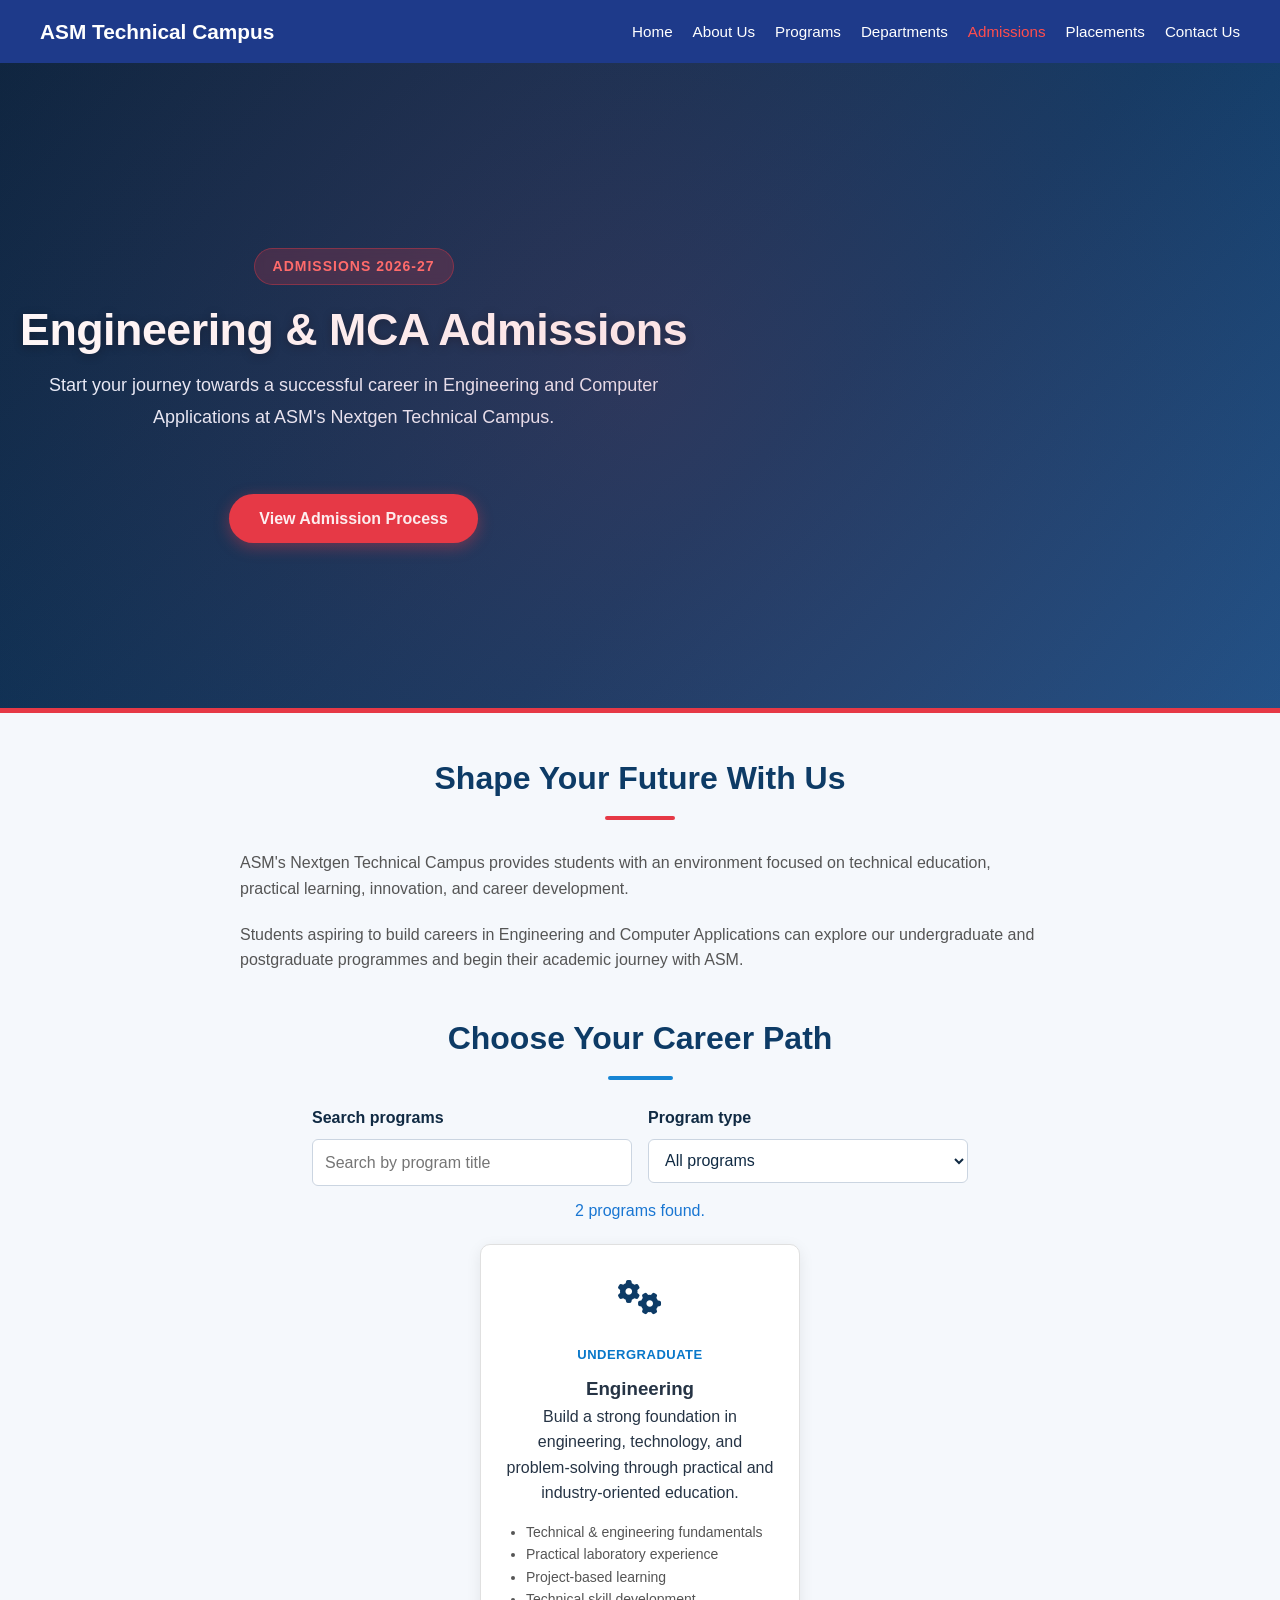
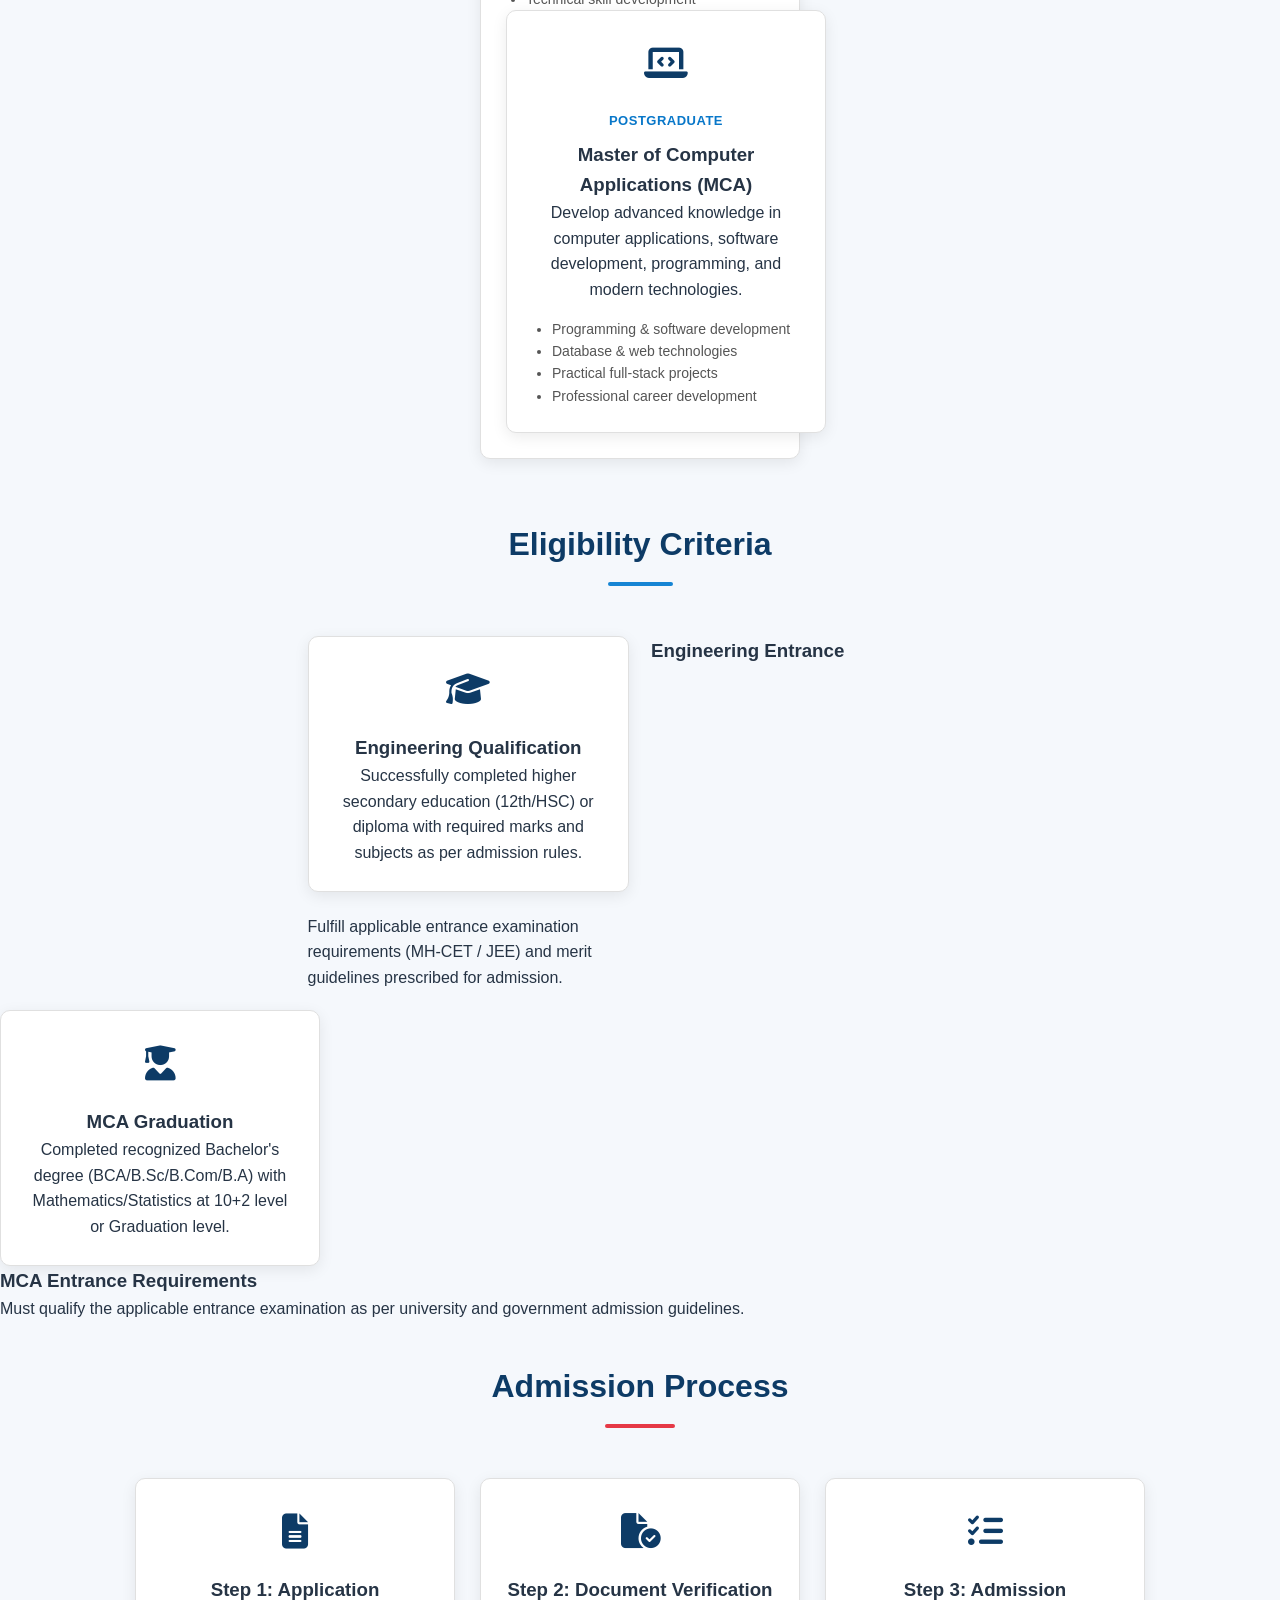
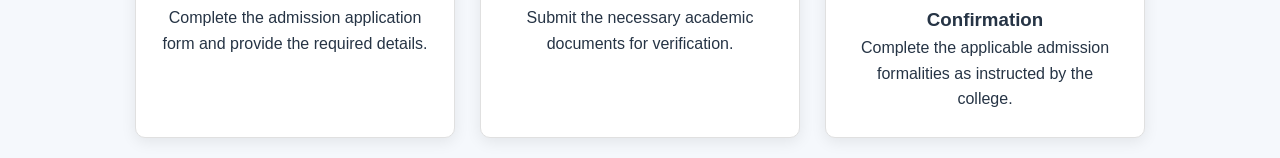
==== addmission.html @ 905cd644 "update hero section" ====
<!DOCTYPE html>
<html lang="en">

<head>
    <meta charset="UTF-8">
    <meta name="viewport" content="width=device-width, initial-scale=1.0">

    <title>Admissions | ASM's NextGen Technical Campus</title>

    <link rel="stylesheet" href="css/asm.css">
    <link rel="stylesheet"
          href="https://cdnjs.cloudflare.com/ajax/libs/font-awesome/6.4.0/css/all.min.css">

    <style>
        * {
            box-sizing: border-box;
        }

        html {
            scroll-behavior: smooth;
        }

        body {
            margin: 0;
            font-family: Arial, Helvetica, sans-serif;
            color: #263445;
            background: #f5f8fc;
            line-height: 1.6;
        }

        /* HEADER AND NAVIGATION */
        .admissions-navbar {
            width: 100%;
            background: linear-gradient(110deg, #203f83, #0879c9);
        }

        .admissions-navbar .nav-container {
            position: relative;
            width: 100%;
            max-width: 1500px;
            margin: 0 auto;
            padding: 18px 25px 12px;
            display: flex;
            flex-direction: column;
            align-items: center;
            gap: 12px;
        }

        .admissions-navbar .college-brand {
            position: absolute;
            top: 18px;
            left: 35px;
            display: flex;
            align-items: center;
            justify-content: center;
            text-decoration: none !important;
        }

        .admissions-navbar .college-logo {
            display: block;
            width: 105px;
            height: 125px;
            object-fit: contain;
        }

        .admissions-navbar .college-name {
            width: 100%;
            text-align: center;
            padding: 0 125px;
            margin: 0;
        }

        .admissions-navbar .college-name h2 {
            margin: 8px 0 0;
            color: var(--white) !important;
            font-size: clamp(23px, 3vw, 32px);
            font-weight: 700;
            line-height: 1.3;
        }

        .admissions-navbar .college-name p {
            margin: 4px 0 0;
            color: var(--white) !important;
            font-size: 16px;
        }

        .admissions-navbar .main-nav {
            width: 100%;
            display: flex;
            justify-content: center;
            align-items: center;
            flex-wrap: wrap;
            gap: 5px;
            margin-top: 12px;
        }

        .admissions-navbar .main-nav a,
        .admissions-navbar .main-nav a:visited {
            display: inline-block;
            padding: 9px 11px;
            color: #ffffff !important;
            text-decoration: none !important;
            border: none !important;
            border-radius: 5px;
            font-size: 14px;
            font-weight: 600;
            transition: background-color 0.25s ease;
        }

        .admissions-navbar .main-nav a:hover,
        .admissions-navbar .main-nav a:focus {
            color: #ffffff !important;
            background: rgba(255, 255, 255, 0.18);
        }

        .admissions-navbar .main-nav a.active {
            color: #173d79 !important;
            background: #ffffff;
        }

        .admissions-navbar .main-nav a::before,
        .admissions-navbar .main-nav a::after {
            content: none !important;
            display: none !important;
        }

        /* HERO SECTION */
        .admissions-hero {
            padding: 75px 20px;
            text-align: center;
            color: #ffffff;
            background: linear-gradient(135deg, #063b7a, #0879c9);
        }

        /* ADMISSIONS 2026–27 BADGE */
        .admissions-hero .hero-subtitle {
            display: inline-block;
            margin-bottom: 12px;
            padding: 8px 18px;
            background: #ffffff !important;
            color: #064785 !important;
            border: 2px solid #ffffff !important;
            border-radius: 30px;
            font-size: 14px;
            font-weight: 700;
            letter-spacing: 0.4px;
            box-shadow: 0 3px 10px rgba(0, 0, 0, 0.12);
            transition: all 0.3s ease;
        }

        .admissions-hero .hero-subtitle:hover {
            background: #dceeff !important;
            color: #063b7a !important;
        }

        .admissions-hero h1 {
            margin: 10px auto;
            font-size: clamp(30px, 5vw, 46px);
            line-height: 1.2;
        }

        .admissions-hero p {
            max-width: 720px;
            margin: 18px auto 25px;
            color: #edf6ff;
            font-size: 17px;
        }

        .admission-btn {
            display: inline-block;
            padding: 12px 24px;
            border-radius: 6px;
            background: #ffffff;
            color: #064785;
            text-decoration: none;
            font-weight: 700;
            transition: 0.3s ease;
        }

        .admission-btn:hover {
            background: #e5f1ff;
            transform: translateY(-2px);
        }

        /* CONTENT SECTIONS */
        .admission-section {
            max-width: 1180px;
            margin: 0 auto;
            padding: 55px 22px;
            text-align: center;
        }

        .admission-section h2 {
            margin: 0;
            color: #073e7a;
            font-size: clamp(25px, 4vw, 32px);
        }

        .section-underline {
            width: 65px;
            height: 4px;
            margin: 12px auto 25px;
            border-radius: 4px;
            background: #1685d4;
        }

        .section-intro {
            max-width: 820px;
            margin: 0 auto;
            color: #586779;
        }

        .admission-grid,
        .eligibility-grid,
        .process-grid {
            display: grid;
            grid-template-columns: repeat(2, minmax(0, 1fr));
            gap: 24px;
            margin-top: 30px;
            text-align: left;
        }

        .eligibility-grid,
        .process-grid {
            gap: 22px;
        }

        .process-grid {
            grid-template-columns: repeat(3, minmax(0, 1fr));
        }

        .admission-card {
            padding: 28px 25px;
            border: 1px solid #e0eaf5;
            border-radius: 12px;
            background: #ffffff;
            box-shadow: 0 5px 18px rgba(18, 60, 100, 0.07);
            transition: transform 0.25s ease,
                        box-shadow 0.25s ease;
        }

        .admission-card:hover {
            transform: translateY(-5px);
            box-shadow: 0 10px 25px rgba(18, 60, 100, 0.13);
        }

        .admission-icon {
            display: flex;
            align-items: center;
            justify-content: center;
            width: 58px;
            height: 58px;
            margin-bottom: 18px;
            border-radius: 12px;
            background: #e8f3ff;
            color: #0868b7;
            font-size: 25px;
        }

        .card-label {
            display: inline-block;
            margin-bottom: 8px;
            color: #0877c9;
            font-size: 13px;
            font-weight: 700;
            text-transform: uppercase;
            letter-spacing: 0.5px;
        }

        .admission-card h3 {
            margin: 0 0 12px;
            color: #123d68;
            font-size: 21px;
            line-height: 1.4;
        }

        .admission-card p {
            margin: 0;
            color: #5b6878;
            font-size: 15px;
        }

        .admission-card ul {
            margin: 16px 0 0;
            padding-left: 20px;
            color: #5b6878;
            font-size: 14px;
        }

        .admission-card li {
            margin-bottom: 7px;
        }

        .admission-note {
            margin-top: 25px;
            padding: 16px 20px;
            border-left: 4px solid #1685d4;
            border-radius: 6px;
            background: #eaf4ff;
            color: #274c70;
            text-align: left;
            font-size: 14px;
        }

        .process-number {
            display: flex;
            align-items: center;
            justify-content: center;
            width: 42px;
            height: 42px;
            margin-bottom: 17px;
            border-radius: 50%;
            background: #0868b7;
            color: #ffffff;
            font-weight: 700;
            font-size: 18px;
        }

        /* CONTACT SECTION */
        .admission-cta {
            margin: 0 22px 55px;
            padding: 35px 22px;
            border-radius: 12px;
            background: #e8f3ff;
            text-align: center;
        }

        .admission-cta h2 {
            margin: 0 0 10px;
            color: #073e7a;
        }

        .admission-cta p {
            margin: 0 auto 20px;
            color: #586779;
        }

        .contact-btn {
            display: inline-block;
            padding: 12px 23px;
            border-radius: 6px;
            background: #0757a2;
            color: #ffffff;
            text-decoration: none;
            font-weight: 700;
            transition: background-color 0.3s ease;
        }

        .contact-btn:hover {
            background: #063b7a;
        }

        /* RESPONSIVE DESIGN */
        @media (max-width: 900px) {
            .admissions-navbar .nav-container {
                padding: 18px 12px 12px;
            }

            .admissions-navbar .college-brand {
                position: static;
                margin-bottom: 0;
            }

            .admissions-navbar .college-logo {
                width: 75px;
                height: 85px;
            }

            .admissions-navbar .college-name {
                padding: 0 8px;
            }

            .admissions-navbar .college-name h2 {
                margin-top: 0;
            }

            .admissions-navbar .main-nav {
                margin-top: 8px;
            }

            .admissions-navbar .main-nav a {
                font-size: 13px;
                padding: 8px 9px;
            }
        }

        @media (max-width: 768px) {
            .admissions-hero {
                padding: 55px 18px;
            }

            .admission-grid,
            .eligibility-grid,
            .process-grid {
                grid-template-columns: 1fr;
            }

            .admission-section {
                padding: 40px 18px;
            }

            .admission-card {
                padding: 23px 20px;
            }

            .admission-cta {
                margin: 0 18px 40px;
            }
        }
    </style>
</head>

<body>

    <!-- Centralized Dynamic Navbar -->
    <nav class="navbar">
        <div class="nav-container">
            <a href="home.html" class="logo">ASM Technical Campus</a>
            <ul class="nav-links">
                <li><a href="home.html">Home</a></li>
                <li><a href="about.html">About Us</a></li>
                <li><a href="coursesprog.html">Programs</a></li>
                <li><a href="department.html">Departments</a></li>
                <li><a href="addmission.html" class="active">Admissions</a></li>
                <li><a href="placement.html">Placements</a></li>
                <li><a href="contact.html">Contact Us</a></li>
            </ul>
        </div>
    </nav>

        </div>
    </header>

    <main>

        <!-- ================= HERO SECTION ================= -->
        <section class="page-hero hero">
            <div class="container">
                <span class="hero-subtitle">Admissions 2026-27</span>
                <h1>Engineering & MCA Admissions</h1>
                <p class="hero-description">
                    Start your journey towards a successful career in Engineering and Computer Applications at ASM's
                    Nextgen Technical Campus.
                </p>
                <a href="#admission-process" class="btn hero-btn">View Admission Process</a>
            </div>
        </section>

        <!-- ================= INTRO SECTION ================= -->
        <section class="departments-section admission-intro">
            <h2>Shape Your Future With Us</h2>
            <div class="underline"></div>
            <p>
                ASM's Nextgen Technical Campus provides students with an environment focused on technical education,
                practical learning, innovation, and career development.
            </p>
            <p>
                Students aspiring to build careers in Engineering and Computer Applications can explore our
                undergraduate and postgraduate programmes and begin their academic journey with ASM.
            </p>
        </section>

        <!-- ================= PROGRAMS SECTION ================= -->
        <section class="departments-section career-path-section" id="career-path">
            <h2>Choose Your Career Path</h2>
            <div class="section-underline"></div>

            <div class="program-filters">
                <div class="program-filter">
                    <label for="program-search">Search programs</label>
                    <input
                        type="search"
                        id="program-search"
                        placeholder="Search by program title"
                        autocomplete="off"
                    >
                </div>
                <div class="program-filter">
                    <label for="program-type-filter">Program type</label>
                    <select id="program-type-filter">
                        <option value="all">All programs</option>
                        <option value="ug">UG Program</option>
                        <option value="pg">PG Program</option>
                    </select>
                </div>
            </div>
            <p class="program-filter-status" id="program-filter-status" role="status" aria-live="polite"></p>

            <div class="department-container program-grid">
                <!-- Engineering Card -->
                <div class="department-card" data-program-type="ug">
                    <div class="card-icon">
                        <i class="fa-solid fa-gears"></i>
                    </div>

                    <span class="card-label">Undergraduate</span>
                    <h3>Engineering</h3>
                    <p>Build a strong foundation in engineering, technology, and problem-solving through practical and
                        industry-oriented education.</p>
                    <ul class="department-feature-list">
                        <li>Technical & engineering fundamentals</li>
                        <li>Practical laboratory experience</li>
                        <li>Project-based learning</li>
                        <li>Technical skill development</li>
                    </ul>
                </article>

                <!-- MCA Card -->
                <div class="department-card" data-program-type="pg">
                    <div class="card-icon">
                        <i class="fa-solid fa-laptop-code"></i>
                    </div>

                    <span class="card-label">Postgraduate</span>
                    <h3>Master of Computer Applications (MCA)</h3>
                    <p>Develop advanced knowledge in computer applications, software development, programming, and
                        modern technologies.</p>
                    <ul class="department-feature-list">
                        <li>Programming & software development</li>
                        <li>Database & web technologies</li>
                        <li>Practical full-stack projects</li>
                        <li>Professional career development</li>
                    </ul>
                </article>

            </div>
        </section>

        <!-- ================= ELIGIBILITY CRITERIA ================= -->
        <section class="departments-section" id="eligibility-criteria">
            <h2>Eligibility Criteria</h2>
            <div class="section-underline"></div>

            <div class="department-container eligibility-grid">
                <div class="department-card">
                    <div class="card-icon"><i class="fa-solid fa-graduation-cap"></i></div>
                    <h3>Engineering Qualification</h3>
                    <p>Successfully completed higher secondary education (12th/HSC) or diploma with required marks
                        and subjects as per admission rules.</p>
                </div>

                    <h3>Engineering Entrance</h3>
                    <p>Fulfill applicable entrance examination requirements (MH-CET / JEE) and merit guidelines
                        prescribed for admission.</p>
                </div>

                <div class="department-card">
                    <div class="card-icon"><i class="fa-solid fa-user-graduate"></i></div>
                    <h3>MCA Graduation</h3>
                    <p>Completed recognized Bachelor's degree (BCA/B.Sc/B.Com/B.A) with Mathematics/Statistics at
                        10+2 level or Graduation level.</p>
                </div>

                    <h3>MCA Entrance Requirements</h3>
                    <p>Must qualify the applicable entrance examination as per university and government admission
                        guidelines.</p>
                </div>
            </div>
        </section>
        <!-- ================= ADMISSION PROCESS ================= -->
        <section class="departments-section" id="admission-process">
            <h2>Admission Process</h2>
            <div class="underline"></div>

            <div class="department-container">
                <div class="department-card">
                    <div class="card-icon">
                        <i class="fa-solid fa-file-lines"></i>
                    </div>
                    <h3>Step 1: Application</h3>
                    <p>Complete the admission application form and provide the required details.</p>
                </div>

                <div class="department-card">
                    <div class="card-icon">
                        <i class="fa-solid fa-file-circle-check"></i>
                    </div>
                    <h3>Step 2: Document Verification</h3>
                    <p>Submit the necessary academic documents for verification.</p>
                </div>

                <div class="department-card">
                    <div class="card-icon">
                        <i class="fa-solid fa-list-check"></i>
                    </div>
                    <h3>Step 3: Admission Confirmation</h3>
                    <p>Complete the applicable admission formalities as instructed by the college.</p>
                </div>
            </div>
        </section>
    </main>

    <script src="asm.js"></script>
    <script src="js/admission.js"></script>
</body>

</html>
---- css/asm.css ----
* {
  margin: 0;

  padding: 0;

  box-sizing: border-box;
}

html {
  scroll-behavior: smooth;
}

body {
  font-family: Arial, Helvetica, sans-serif;

  background-color: white;

  color: #102a43;
}

/* HERO */

.hero {
  min-height: 650px;

  display: flex;

  align-items: center;

  padding: 80px 9%;

  background: linear-gradient(135deg, #031b44, #073b8f, #1976d2);

  position: relative;

  overflow: hidden;
}

.hero-content {
  max-width: 800px;
}

.tag {
  display: inline-block;

  padding: 9px 18px;

  border: 1px solid white;

  border-radius: 30px;

  color: white;

  font-size: 13px;

  letter-spacing: 2px;

  margin-bottom: 25px;
}

.hero h1 {
  font-size: 65px;

  line-height: 1.1;

  color: white;

  margin-bottom: 25px;
}

.hero h1 span {
  color: #8ec5ff;
}

.hero p {
  max-width: 650px;

  color: #e8f3ff;

  font-size: 18px;

  line-height: 1.8;

  margin-bottom: 35px;
}

.hero-button {
  display: inline-block;

  padding: 15px 28px;

  background-color: white;

  color: #073b8f;

  text-decoration: none;

  border-radius: 8px;

  font-weight: bold;
}

/* ABOUT */

.about {
  padding: 100px 9%;

  background-color: white;
}

.section-heading {
  text-align: center;

  max-width: 750px;

  margin: 0 auto 60px;
}

.section-heading span {
  color: #1976d2;

  font-size: 13px;

  font-weight: bold;

  letter-spacing: 3px;
}

.section-heading h2 {
  color: #031b44;

  font-size: 42px;

  margin: 15px 0;
}

.section-heading p {
  color: #5c6f82;

  font-size: 17px;
}

.about-content {
  max-width: 1150px;

  margin: auto;

  display: grid;

  grid-template-columns: 1.4fr 0.8fr;

  gap: 60px;

  align-items: center;
}

.about-text h3 {
  color: #031b44;

  font-size: 32px;

  margin-bottom: 25px;
}

.about-text h3 span {
  color: #1976d2;
}

.about-text p {
  color: #53657a;

  line-height: 1.8;

  margin-bottom: 18px;
}

.about-box {
  padding: 45px 35px;

  background-color: #f0f7ff;

  border: 2px solid #d5e7ff;

  border-radius: 20px;

  box-shadow: 0 10px 30px rgba(3, 27, 68, 0.12);
}

.box-icon {
  width: 55px;

  height: 55px;

  display: flex;

  align-items: center;

  justify-content: center;

  border-radius: 14px;

  background-color: #073b8f;

  color: white;

  font-size: 25px;

  margin-bottom: 25px;
}

.about-box h3 {
  color: #031b44;

  font-size: 25px;

  margin-bottom: 15px;
}

.about-box p {
  color: #53657a;

  line-height: 1.7;
}

/* WHY ASM */

.why-asm {
  padding: 100px 9%;

  background-color: #031b44;
}

.light span {
  color: #8ec5ff;
}

.light h2 {
  color: white;
}

.light p {
  color: #c5dbf2;
}

.cards {
  max-width: 1150px;

  margin: auto;

  display: grid;

  grid-template-columns: repeat(4, 1fr);

  gap: 20px;
}

.card {
  padding: 35px 25px;

  background-color: #092f68;

  border: 1px solid #2d5f9d;

  border-radius: 16px;
}

.card-number {
  color: #8ec5ff;

  font-size: 14px;

  font-weight: bold;

  margin-bottom: 30px;
}

.card h3 {
  color: white;

  font-size: 20px;

  margin-bottom: 15px;
}

.card p {
  color: #c5dbf2;

  line-height: 1.7;

  font-size: 14px;
}

/* MISSION */

.mission {
  padding: 110px 9%;

  background-color: #1868c4;
}

.mission-content {
  max-width: 950px;

  margin: auto;

  text-align: center;
}

.mission-content > span {
  color: white;

  font-size: 13px;

  font-weight: bold;

  letter-spacing: 3px;
}

.mission h2 {
  color: white;

  font-size: 46px;

  line-height: 1.2;

  margin: 18px 0 25px;
}

.mission p {
  color: white;

  max-width: 750px;

  margin: auto;

  line-height: 1.8;

  font-size: 17px;
}

/* FOOTER */

footer {
  text-align: center;

  padding: 35px 20px;

  background-color: #8ec5ff;

  color: white;
}

footer h3 {
  margin-bottom: 8px;
}

footer p {
  color: #031b44;
}

/* MOBILE */

@media (max-width: 900px) {
  .cards {
    grid-template-columns: repeat(2, 1fr);
  }

  .about-content {
    grid-template-columns: 1fr;
  }
}

@media (max-width: 600px) {
  .hero {
    min-height: 580px;

    padding: 60px 7%;
  }

  .hero h1 {
    font-size: 45px;
  }

  .about,
  .why-asm,
  .mission {
    padding: 70px 7%;
  }

  .cards {
    grid-template-columns: 1fr;
  }

  .mission h2 {
    font-size: 34px;
  }
}
/* ==========================================
   ADMISSIONS PAGE - GRAPHICS & CARD STYLING
   ========================================== */

/* Hero Section Graphics */
.page-hero {
  background: linear-gradient(135deg, #0d3b66 0%, #1d3557 100%);
  color: #ffffff;
  padding: 70px 20px;
  text-align: center;
  border-bottom: 5px solid #e63946;
}

.hero-subtitle {
  display: inline-block;
  background: rgba(230, 57, 70, 0.2);
  color: #ff4d5a;
  padding: 6px 16px;
  border-radius: 20px;
  font-weight: 600;
  font-size: 14px;
  margin-bottom: 15px;
  border: 1px solid rgba(230, 57, 70, 0.4);
}

.page-hero h1 {
  font-size: 2.8rem;
  margin-bottom: 15px;
  color: #ffffff;
}

.page-hero .btn {
  display: inline-block;
  margin-top: 25px;
  padding: 12px 30px;
  background: #e63946;
  color: #ffffff;
  text-decoration: none;
  font-weight: 600;
  border-radius: 30px;
  box-shadow: 0 4px 15px rgba(230, 57, 70, 0.4);
  transition: all 0.3s ease;
}

.page-hero .btn:hover {
  background: #c52a36;
  transform: translateY(-3px);
  box-shadow: 0 8px 20px rgba(230, 57, 70, 0.6);
}

/* Content Grid & Graphics Cards */
.content-grid {
  display: grid;
  grid-template-columns: repeat(auto-fit, minmax(300px, 1fr));
  gap: 30px;
  margin-top: 30px;
}

.content-card {
  background: #ffffff;
  border-radius: 12px;
  padding: 30px 25px;
  box-shadow: 0 8px 20px rgba(0, 0, 0, 0.06);
  border: 1px solid #eef2f5;
  position: relative;
  overflow: hidden;
  transition: all 0.3s ease-in-out;
}

/* Card Top Gradient Line Graphics */
.content-card::before {
  content: "";
  position: absolute;
  top: 0;
  left: 0;
  width: 100%;
  height: 4px;
  background: linear-gradient(90deg, #0d3b66, #e63946);
  transform: scaleX(0);
  transition: transform 0.4s ease;
}

.content-card:hover {
  transform: translateY(-8px);
  box-shadow: 0 15px 30px rgba(0, 0, 0, 0.12);
}

.content-card:hover::before {
  transform: scaleX(1);
}

.content-card h3 {
  color: #0d3b66;
  font-size: 1.4rem;
  margin-bottom: 12px;
}

.content-card ul {
  list-style: none;
  padding-left: 0;
  margin-top: 15px;
}

.content-card ul li {
  position: relative;
  padding-left: 22px;
  margin-bottom: 8px;
  color: #555;
}

.content-card ul li::before {
  content: "➔";
  position: absolute;
  left: 0;
  color: #e63946;
  font-size: 14px;
}

/* Step Cards Graphics (How to Apply) */
.steps-grid {
  display: grid;
  grid-template-columns: repeat(auto-fit, minmax(220px, 1fr));
  gap: 20px;
  margin-top: 35px;
}

.step-card {
  background: #ffffff;
  border-radius: 12px;
  padding: 25px 20px;
  text-align: center;
  box-shadow: 0 5px 15px rgba(0, 0, 0, 0.05);
  border: 1px solid #eebfbf;
  position: relative;
  transition: transform 0.3s ease;
}

.step-card:hover {
  transform: translateY(-5px);
  border-color: #e63946;
}

.step-number {
  display: inline-flex;
  align-items: center;
  justify-content: center;
  width: 50px;
  height: 50px;
  background: #0d3b66;
  color: #ffffff;
  font-size: 1.2rem;
  font-weight: bold;
  border-radius: 50%;
  margin-bottom: 15px;
  box-shadow: 0 4px 10px rgba(13, 59, 102, 0.3);
}

/* Document List Styling */
.document-list {
  display: grid;
  grid-template-columns: repeat(auto-fit, minmax(280px, 1fr));
  gap: 20px;
  margin-top: 30px;
}

.document-item {
  display: flex;
  align-items: flex-start;
  gap: 15px;
  background: #ffffff;
  padding: 20px;
  border-radius: 10px;
  box-shadow: 0 4px 12px rgba(0, 0, 0, 0.04);
  border-left: 4px solid #e63946;
}

.document-icon {
  display: flex;
  align-items: center;
  justify-content: center;
  width: 32px;
  height: 32px;
  background: #fdf0f0;
  color: #e63946;
  border-radius: 50%;
  font-weight: bold;
  flex-shrink: 0;
}
/* ==========================================
   ADMISSIONS & CARDS FULL STYLING
   ========================================== */

/* Layout Container for Cards */
.department-container {
  display: flex;
  flex-wrap: wrap;
  justify-content: center;
  gap: 25px;
  padding: 20px 0;
}

/* Card Styling */
.department-card {
  background: #ffffff;
  border-radius: 10px;
  padding: 25px;
  width: 320px;
  box-shadow: 0 4px 15px rgba(0, 0, 0, 0.08);
  border: 1px solid #e0e0e0;
  transition: all 0.3s ease;
  text-align: center;
}

.eligibility-grid {
  display: grid;
  grid-template-columns: repeat(2, minmax(0, 1fr));
  max-width: 665px;
  margin: 0 auto;
}

.eligibility-grid .department-card {
  width: 100%;
}

.admission-intro p {
  max-width: 800px;
  margin: 0 auto 20px;
  color: #555;
}

.admission-intro p:last-of-type {
  margin-bottom: 0;
}

.department-feature-list {
  margin-top: 15px;
  padding-left: 20px;
  color: #555;
  font-size: 14px;
  text-align: left;
}

.program-filters {
  display: flex;
  justify-content: center;
  gap: 16px;
  max-width: 700px;
  margin: 0 auto;
}

.program-filter {
  flex: 1;
  max-width: 320px;
  text-align: left;
}

.program-filter label {
  display: block;
  margin-bottom: 8px;
  color: #102a43;
  font-weight: 600;
}

.program-filter input,
.program-filter select {
  width: 100%;
  min-height: 44px;
  padding: 10px 12px;
  border: 1px solid #cbd5e1;
  border-radius: 6px;
  background: #fff;
  color: #102a43;
  font: inherit;
}

.program-filter input:focus,
.program-filter select:focus {
  outline: 2px solid #1976d2;
  outline-offset: 2px;
}

.program-filter-status {
  min-height: 20px;
  display: flex;
  justify-content: center;
  margin: 12px 0 0;
  color: #1976d2;
}

.program-grid .department-card[hidden] {
  display: none;
}

.department-card:hover {
  transform: translateY(-5px);
  box-shadow: 0 8px 25px rgba(0, 0, 0, 0.15);
  border-color: #e63946;
}

.card-icon {
  font-size: 35px;
  color: #0d3b66;
  margin-bottom: 15px;
}

.department-code {
  display: inline-block;
  background: #e63946;
  color: #fff;
  font-size: 12px;
  padding: 3px 10px;
  border-radius: 15px;
  margin-bottom: 10px;
  font-weight: bold;
}

/* Step Cards Styling */
.steps-grid {
  display: flex;
  flex-wrap: wrap;
  justify-content: center;
  gap: 20px;
  margin-top: 25px;
}

.step-card {
  background: #fff;
  border: 1px solid #ddd;
  border-radius: 8px;
  padding: 20px;
  width: 200px;
  text-align: center;
  box-shadow: 0 3px 10px rgba(0, 0, 0, 0.05);
}

.step-number {
  display: inline-block;
  width: 40px;
  height: 40px;
  background: #0d3b66;
  color: #fff;
  font-size: 18px;
  font-weight: bold;
  line-height: 40px;
  border-radius: 50%;
  margin-bottom: 10px;
}

/* Document List Styling */
.document-list {
  display: flex;
  flex-wrap: wrap;
  justify-content: center;
  gap: 20px;
  margin-top: 20px;
}

.document-item {
  display: flex;
  align-items: center;
  gap: 15px;
  background: #f9f9f9;
  border-left: 4px solid #e63946;
  padding: 15px 20px;
  width: 320px;
  border-radius: 6px;
  box-shadow: 0 2px 8px rgba(0, 0, 0, 0.05);
  text-align: left;
}

.document-icon {
  color: #e63946;
  font-size: 20px;
}

.underline {
  width: 60px;
  height: 3px;
  background: #e63946;
  margin: 10px auto 25px auto;
}

/* ==========================================
   ENHANCED HERO & ATTRACTIVE PLACEMENT STYLES
   ========================================== */

/* Modern Gradient Hero Section */
.page-hero.hero {
  background: linear-gradient(135deg, #0a2540 0%, #0d3b66 60%, #1e5288 100%);
  position: relative;
  padding: 100px 20px 80px 20px;
  text-align: center;
  color: #ffffff;
  overflow: hidden;
}

/* Hero Background Glow Effect */
.page-hero.hero::before {
  content: "";
  position: absolute;
  top: -50%;
  left: -50%;
  width: 200%;
  height: 200%;
  background: radial-gradient(
    circle,
    rgba(230, 57, 70, 0.15) 0%,
    rgba(255, 255, 255, 0) 60%
  );
  pointer-events: none;
}

/* Badge styling */
.hero-subtitle {
  display: inline-block;
  background: rgba(230, 57, 70, 0.2);
  color: #ff6b6b;
  border: 1px solid rgba(230, 57, 70, 0.4);
  font-size: 14px;
  font-weight: 600;
  letter-spacing: 1px;
  padding: 6px 18px;
  border-radius: 50px;
  margin-bottom: 20px;
  text-transform: uppercase;
  backdrop-filter: blur(5px);
}

/* Title styling */
.page-hero.hero h1 {
  font-size: 2.8rem;
  font-weight: 800;
  margin-bottom: 15px;
  text-shadow: 0 2px 10px rgba(0, 0, 0, 0.3);
  letter-spacing: -0.5px;
}

/* Description text */
.hero-description {
  font-size: 1.15rem;
  max-width: 700px;
  margin: 0 auto 30px auto;
  color: #e0e6ed;
  line-height: 1.6;
}

/* Attractive Glowing CTA Button */
.hero-btn {
  display: inline-block;
  background: linear-gradient(45deg, #e63946, #ff4d5a);
  color: #ffffff;
  padding: 14px 32px;
  font-size: 1rem;
  font-weight: 600;
  border-radius: 50px;
  text-decoration: none;
  box-shadow: 0 4px 15px rgba(230, 57, 70, 0.4);
  transition: all 0.3s ease;
}

.hero-btn:hover {
  transform: translateY(-3px);
  box-shadow: 0 8px 25px rgba(230, 57, 70, 0.6);
  background: linear-gradient(45deg, #ff4d5a, #e63946);
}

/* Section Title and Underline Alignment */
.departments-section h2 {
  color: #0d3b66;
  font-size: 2rem;
  font-weight: 700;
  text-align: center;
  margin-top: 40px;
}

.underline {
  width: 70px;
  height: 4px;
  background: #e63946;
  border-radius: 2px;
  margin: 12px auto 30px auto;
}

@media (max-width: 700px) {
  .eligibility-grid {
    grid-template-columns: minmax(0, 1fr);
    max-width: 320px;
  }

  .program-filters {
    flex-direction: column;
    align-items: center;
  }

  .program-filter {
    width: 100%;
  }
}

/* Stats Section Layout & Styling */
.stats-section {
  width: 100%;
  background: #f8fafc;
  padding: 50px 20px;
  text-align: center;
}

.stats-container {
  display: flex !important;
  flex-direction: row !important;
  justify-content: center !important;
  align-items: center !important;
  gap: 40px !important;
  max-width: 1100px;
  margin: 30px auto !important;
  flex-wrap: wrap;
}

.stat-box {
  background: #ffffff;
  padding: 30px 40px;
  border-radius: 12px;
  box-shadow: 0 10px 25px rgba(0, 0, 0, 0.08);
  min-width: 220px;
  text-align: center;
  border: 1px solid #e2e8f0;
}

.counter {
  font-size: 2.8rem !important;
  font-weight: 800 !important;
  color: #0b1b3d !important;
  margin-bottom: 8px;
}

.stat-label {
  font-size: 1rem;
  color: #64748b;
  font-weight: 600;
}
/*For placement change*/
/* Centered Hero Section Styling */
.placement-hero {
  display: flex;
  justify-content: center;
  align-items: center;
  text-align: center;
  min-height: 70vh;
  background: linear-gradient(135deg, #0b1b3d 0%, #1a365d 100%);
  color: #ffffff;
  padding: 40px 20px;
}

.hero-content {
  max-width: 800px;
  margin: 0 auto;
}

.badge {
  display: inline-block;
  background: rgba(255, 77, 77, 0.2);
  color: #ff6b6b;
  border: 1px solid #ff4d4d;
  padding: 6px 18px;
  border-radius: 20px;
  font-size: 0.85rem;
  font-weight: 600;
  letter-spacing: 1px;
  margin-bottom: 20px;
  text-transform: uppercase;
}

.hero-content h1 {
  font-size: 3rem;
  font-weight: 700;
  margin-bottom: 15px;
  color: #ffffff;
}

.hero-content p {
  font-size: 1.15rem;
  color: #cbd5e1;
  line-height: 1.6;
  margin-bottom: 30px;
  max-width: 650px;
  margin-left: auto;
  margin-right: auto;
}

.hero-buttons {
  display: flex;
  justify-content: center;
  gap: 15px;
}

.btn-primary {
  background: #ff4d4d;
  color: #ffffff;
  padding: 12px 28px;
  border-radius: 25px;
  text-decoration: none;
  font-weight: 600;
  transition: all 0.3s ease;
  box-shadow: 0 4px 15px rgba(255, 77, 77, 0.4);
}

.btn-primary:hover {
  background: #e63939;
  transform: translateY(-2px);
}

.btn-secondary {
  background: transparent;
  color: #ffffff;
  border: 1px solid rgba(255, 255, 255, 0.4);
  padding: 12px 28px;
  border-radius: 25px;
  text-decoration: none;
  font-weight: 600;
  transition: all 0.3s ease;
}

.btn-secondary:hover {
  background: rgba(255, 255, 255, 0.1);
  border-color: #ffffff;
}

.stat-icon {
  font-size: 2.2rem;
  color: #e63946;
  margin-bottom: 8px;
  display: inline-block;
}
/* Top Navbar Styling */
.navbar {
  background-color: #1e3a8a;
  padding: 15px 30px;
}

.nav-container {
  display: flex;
  justify-content: space-between;
  align-items: center;
  max-width: 1200px;
  margin: 0 auto;
}

.logo {
  color: #ffffff;
  font-size: 1.3rem;
  font-weight: bold;
  text-decoration: none;
}

.nav-links {
  list-style: none;
  display: flex;
  gap: 20px;
  margin: 0;
  padding: 0;
}

.nav-links li a {
  color: #ffffff;
  text-decoration: none;
  font-size: 0.95rem;
  font-weight: 500;
  transition: color 0.3s ease;
}

.nav-links li a:hover,
.nav-links li a.active {
  color: #ff4d4d;
}
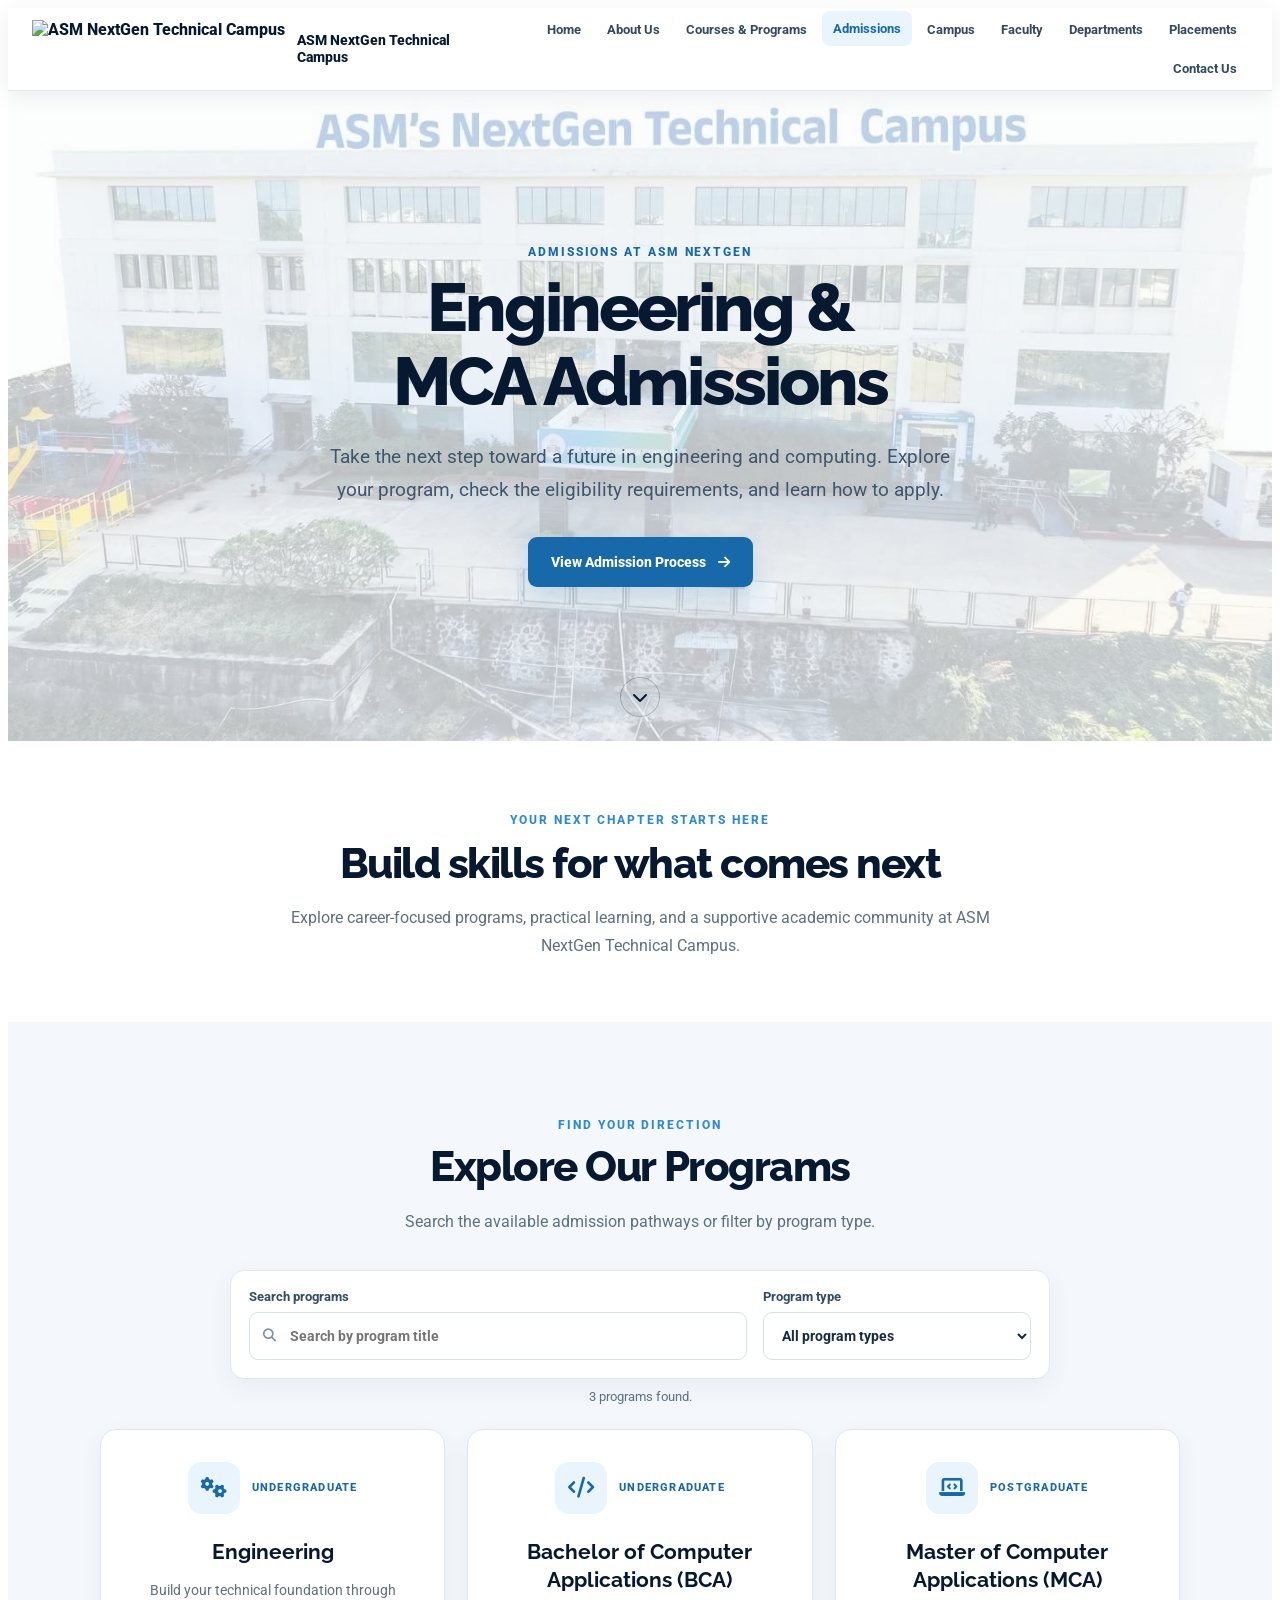
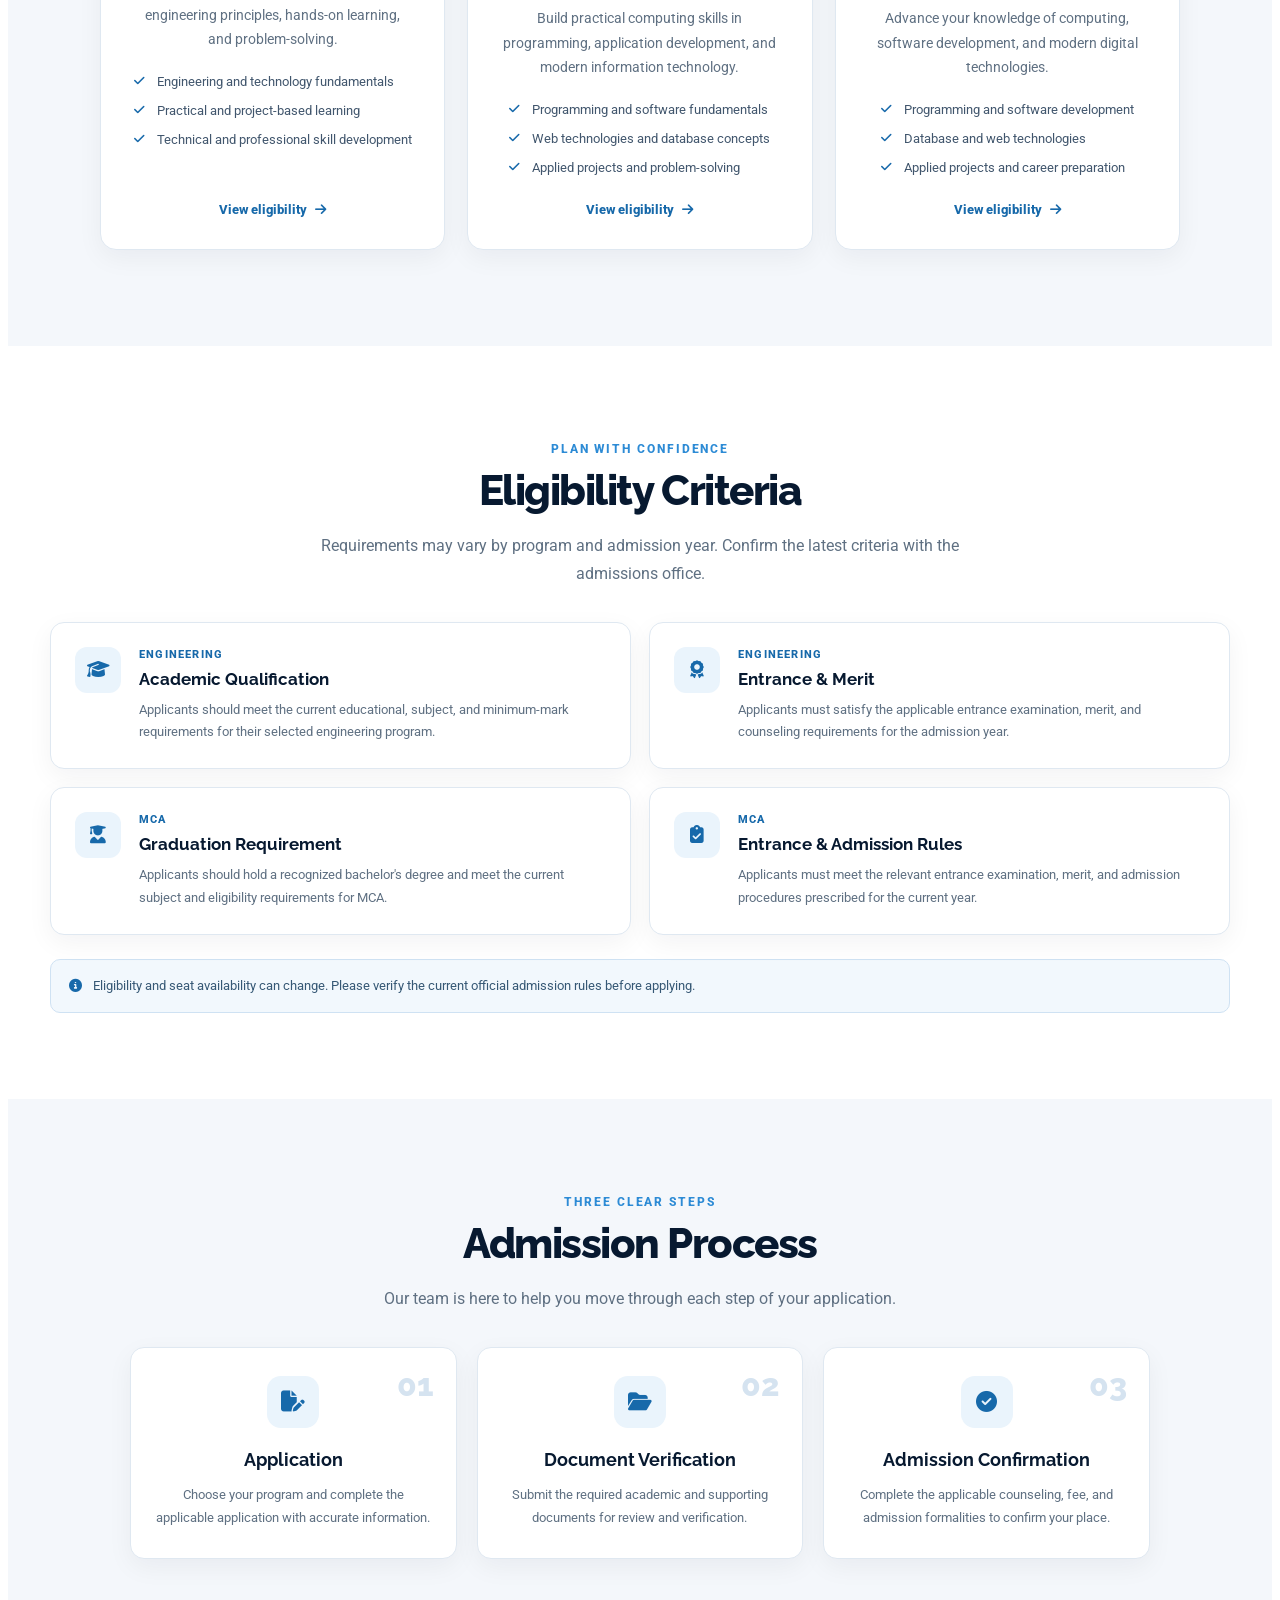
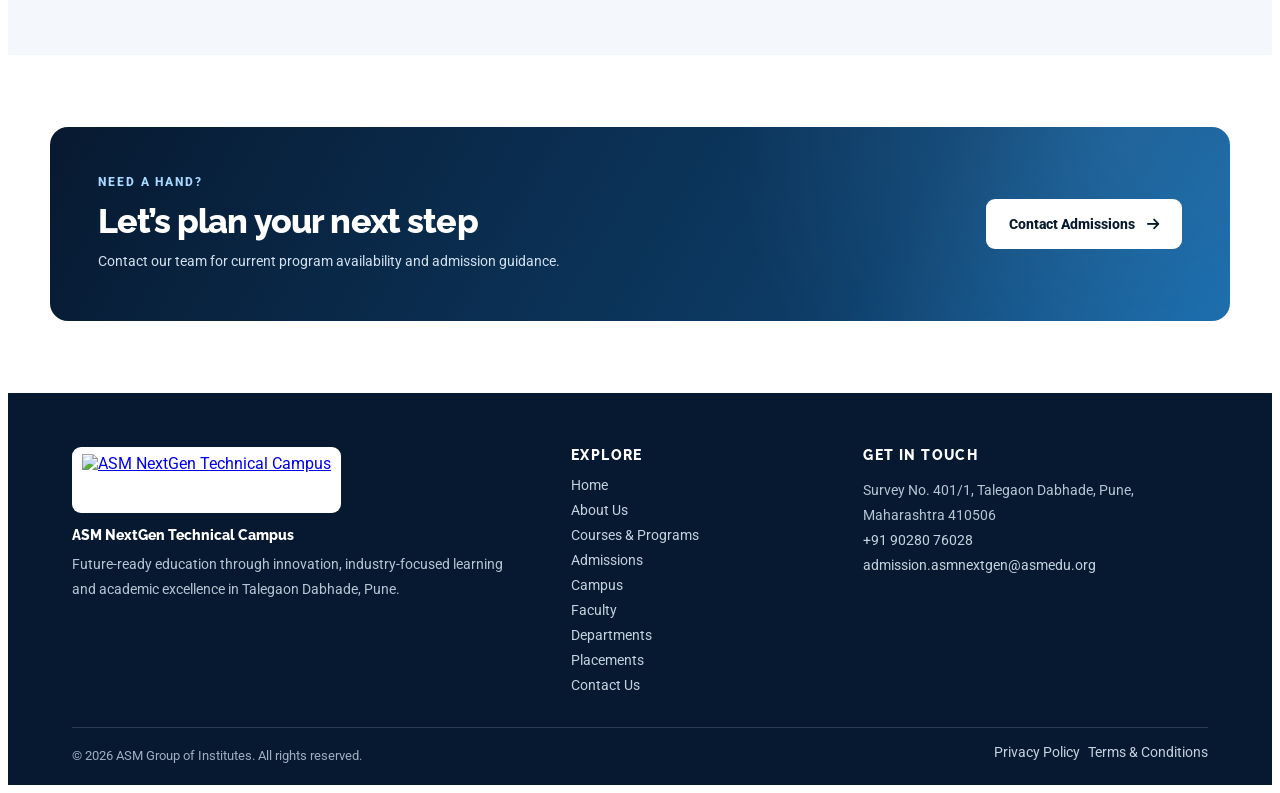
==== commit 52325a3a: "Refresh ASM NextGen campus website Co-authored-by: Copilot <223556219+Copilot@users.noreply.github.c" ====
--- a/addmission.html
+++ b/addmission.html
@@ -1,597 +1,282 @@
 <!DOCTYPE html>
 <html lang="en">
-
 <head>
     <meta charset="UTF-8">
     <meta name="viewport" content="width=device-width, initial-scale=1.0">
-
-    <title>Admissions | ASM's NextGen Technical Campus</title>
-
-    <link rel="stylesheet" href="css/asm.css">
-    <link rel="stylesheet"
-          href="https://cdnjs.cloudflare.com/ajax/libs/font-awesome/6.4.0/css/all.min.css">
-
-    <style>
-        * {
-            box-sizing: border-box;
-        }
-
-        html {
-            scroll-behavior: smooth;
-        }
-
-        body {
-            margin: 0;
-            font-family: Arial, Helvetica, sans-serif;
-            color: #263445;
-            background: #f5f8fc;
-            line-height: 1.6;
-        }
-
-        /* HEADER AND NAVIGATION */
-        .admissions-navbar {
-            width: 100%;
-            background: linear-gradient(110deg, #203f83, #0879c9);
-        }
-
-        .admissions-navbar .nav-container {
-            position: relative;
-            width: 100%;
-            max-width: 1500px;
-            margin: 0 auto;
-            padding: 18px 25px 12px;
-            display: flex;
-            flex-direction: column;
-            align-items: center;
-            gap: 12px;
-        }
-
-        .admissions-navbar .college-brand {
-            position: absolute;
-            top: 18px;
-            left: 35px;
-            display: flex;
-            align-items: center;
-            justify-content: center;
-            text-decoration: none !important;
-        }
-
-        .admissions-navbar .college-logo {
-            display: block;
-            width: 105px;
-            height: 125px;
-            object-fit: contain;
-        }
-
-        .admissions-navbar .college-name {
-            width: 100%;
-            text-align: center;
-            padding: 0 125px;
-            margin: 0;
-        }
-
-        .admissions-navbar .college-name h2 {
-            margin: 8px 0 0;
-            color: var(--white) !important;
-            font-size: clamp(23px, 3vw, 32px);
-            font-weight: 700;
-            line-height: 1.3;
-        }
-
-        .admissions-navbar .college-name p {
-            margin: 4px 0 0;
-            color: var(--white) !important;
-            font-size: 16px;
-        }
-
-        .admissions-navbar .main-nav {
-            width: 100%;
-            display: flex;
-            justify-content: center;
-            align-items: center;
-            flex-wrap: wrap;
-            gap: 5px;
-            margin-top: 12px;
-        }
-
-        .admissions-navbar .main-nav a,
-        .admissions-navbar .main-nav a:visited {
-            display: inline-block;
-            padding: 9px 11px;
-            color: #ffffff !important;
-            text-decoration: none !important;
-            border: none !important;
-            border-radius: 5px;
-            font-size: 14px;
-            font-weight: 600;
-            transition: background-color 0.25s ease;
-        }
-
-        .admissions-navbar .main-nav a:hover,
-        .admissions-navbar .main-nav a:focus {
-            color: #ffffff !important;
-            background: rgba(255, 255, 255, 0.18);
-        }
-
-        .admissions-navbar .main-nav a.active {
-            color: #173d79 !important;
-            background: #ffffff;
-        }
-
-        .admissions-navbar .main-nav a::before,
-        .admissions-navbar .main-nav a::after {
-            content: none !important;
-            display: none !important;
-        }
-
-        /* HERO SECTION */
-        .admissions-hero {
-            padding: 75px 20px;
-            text-align: center;
-            color: #ffffff;
-            background: linear-gradient(135deg, #063b7a, #0879c9);
-        }
-
-        /* ADMISSIONS 2026–27 BADGE */
-        .admissions-hero .hero-subtitle {
-            display: inline-block;
-            margin-bottom: 12px;
-            padding: 8px 18px;
-            background: #ffffff !important;
-            color: #064785 !important;
-            border: 2px solid #ffffff !important;
-            border-radius: 30px;
-            font-size: 14px;
-            font-weight: 700;
-            letter-spacing: 0.4px;
-            box-shadow: 0 3px 10px rgba(0, 0, 0, 0.12);
-            transition: all 0.3s ease;
-        }
-
-        .admissions-hero .hero-subtitle:hover {
-            background: #dceeff !important;
-            color: #063b7a !important;
-        }
-
-        .admissions-hero h1 {
-            margin: 10px auto;
-            font-size: clamp(30px, 5vw, 46px);
-            line-height: 1.2;
-        }
-
-        .admissions-hero p {
-            max-width: 720px;
-            margin: 18px auto 25px;
-            color: #edf6ff;
-            font-size: 17px;
-        }
-
-        .admission-btn {
-            display: inline-block;
-            padding: 12px 24px;
-            border-radius: 6px;
-            background: #ffffff;
-            color: #064785;
-            text-decoration: none;
-            font-weight: 700;
-            transition: 0.3s ease;
-        }
-
-        .admission-btn:hover {
-            background: #e5f1ff;
-            transform: translateY(-2px);
-        }
-
-        /* CONTENT SECTIONS */
-        .admission-section {
-            max-width: 1180px;
-            margin: 0 auto;
-            padding: 55px 22px;
-            text-align: center;
-        }
-
-        .admission-section h2 {
-            margin: 0;
-            color: #073e7a;
-            font-size: clamp(25px, 4vw, 32px);
-        }
-
-        .section-underline {
-            width: 65px;
-            height: 4px;
-            margin: 12px auto 25px;
-            border-radius: 4px;
-            background: #1685d4;
-        }
-
-        .section-intro {
-            max-width: 820px;
-            margin: 0 auto;
-            color: #586779;
-        }
-
-        .admission-grid,
-        .eligibility-grid,
-        .process-grid {
-            display: grid;
-            grid-template-columns: repeat(2, minmax(0, 1fr));
-            gap: 24px;
-            margin-top: 30px;
-            text-align: left;
-        }
-
-        .eligibility-grid,
-        .process-grid {
-            gap: 22px;
-        }
-
-        .process-grid {
-            grid-template-columns: repeat(3, minmax(0, 1fr));
-        }
-
-        .admission-card {
-            padding: 28px 25px;
-            border: 1px solid #e0eaf5;
-            border-radius: 12px;
-            background: #ffffff;
-            box-shadow: 0 5px 18px rgba(18, 60, 100, 0.07);
-            transition: transform 0.25s ease,
-                        box-shadow 0.25s ease;
-        }
-
-        .admission-card:hover {
-            transform: translateY(-5px);
-            box-shadow: 0 10px 25px rgba(18, 60, 100, 0.13);
-        }
-
-        .admission-icon {
-            display: flex;
-            align-items: center;
-            justify-content: center;
-            width: 58px;
-            height: 58px;
-            margin-bottom: 18px;
-            border-radius: 12px;
-            background: #e8f3ff;
-            color: #0868b7;
-            font-size: 25px;
-        }
-
-        .card-label {
-            display: inline-block;
-            margin-bottom: 8px;
-            color: #0877c9;
-            font-size: 13px;
-            font-weight: 700;
-            text-transform: uppercase;
-            letter-spacing: 0.5px;
-        }
-
-        .admission-card h3 {
-            margin: 0 0 12px;
-            color: #123d68;
-            font-size: 21px;
-            line-height: 1.4;
-        }
-
-        .admission-card p {
-            margin: 0;
-            color: #5b6878;
-            font-size: 15px;
-        }
-
-        .admission-card ul {
-            margin: 16px 0 0;
-            padding-left: 20px;
-            color: #5b6878;
-            font-size: 14px;
-        }
-
-        .admission-card li {
-            margin-bottom: 7px;
-        }
-
-        .admission-note {
-            margin-top: 25px;
-            padding: 16px 20px;
-            border-left: 4px solid #1685d4;
-            border-radius: 6px;
-            background: #eaf4ff;
-            color: #274c70;
-            text-align: left;
-            font-size: 14px;
-        }
-
-        .process-number {
-            display: flex;
-            align-items: center;
-            justify-content: center;
-            width: 42px;
-            height: 42px;
-            margin-bottom: 17px;
-            border-radius: 50%;
-            background: #0868b7;
-            color: #ffffff;
-            font-weight: 700;
-            font-size: 18px;
-        }
-
-        /* CONTACT SECTION */
-        .admission-cta {
-            margin: 0 22px 55px;
-            padding: 35px 22px;
-            border-radius: 12px;
-            background: #e8f3ff;
-            text-align: center;
-        }
-
-        .admission-cta h2 {
-            margin: 0 0 10px;
-            color: #073e7a;
-        }
-
-        .admission-cta p {
-            margin: 0 auto 20px;
-            color: #586779;
-        }
-
-        .contact-btn {
-            display: inline-block;
-            padding: 12px 23px;
-            border-radius: 6px;
-            background: #0757a2;
-            color: #ffffff;
-            text-decoration: none;
-            font-weight: 700;
-            transition: background-color 0.3s ease;
-        }
-
-        .contact-btn:hover {
-            background: #063b7a;
-        }
-
-        /* RESPONSIVE DESIGN */
-        @media (max-width: 900px) {
-            .admissions-navbar .nav-container {
-                padding: 18px 12px 12px;
-            }
-
-            .admissions-navbar .college-brand {
-                position: static;
-                margin-bottom: 0;
-            }
-
-            .admissions-navbar .college-logo {
-                width: 75px;
-                height: 85px;
-            }
-
-            .admissions-navbar .college-name {
-                padding: 0 8px;
-            }
-
-            .admissions-navbar .college-name h2 {
-                margin-top: 0;
-            }
-
-            .admissions-navbar .main-nav {
-                margin-top: 8px;
-            }
-
-            .admissions-navbar .main-nav a {
-                font-size: 13px;
-                padding: 8px 9px;
-            }
-        }
-
-        @media (max-width: 768px) {
-            .admissions-hero {
-                padding: 55px 18px;
-            }
-
-            .admission-grid,
-            .eligibility-grid,
-            .process-grid {
-                grid-template-columns: 1fr;
-            }
-
-            .admission-section {
-                padding: 40px 18px;
-            }
-
-            .admission-card {
-                padding: 23px 20px;
-            }
-
-            .admission-cta {
-                margin: 0 18px 40px;
-            }
-        }
-    </style>
+    <meta name="theme-color" content="#ffffff">
+    <meta name="description" content="Explore Engineering and MCA admissions at ASM NextGen Technical Campus, including programs, eligibility and the admission process.">
+    <title>Admissions | ASM NextGen Technical Campus</title>
+
+    <link rel="preconnect" href="https://fonts.googleapis.com">
+    <link rel="preconnect" href="https://fonts.gstatic.com" crossorigin>
+    <link href="https://fonts.googleapis.com/css2?family=Raleway:wght@500;600;700;800&family=Roboto:wght@400;500;600;700&display=swap" rel="stylesheet">
+    <link rel="stylesheet" href="css/site.css">
+    <link rel="stylesheet" href="css/admission.css">
+    <link rel="stylesheet" href="https://cdnjs.cloudflare.com/ajax/libs/font-awesome/6.4.0/css/all.min.css">
+    <script src="js/site.js" defer></script>
+    <script src="js/admission.js?v=2" defer></script>
 </head>
 
-<body>
-
-    <!-- Centralized Dynamic Navbar -->
-    <nav class="navbar">
-        <div class="nav-container">
-            <a href="home.html" class="logo">ASM Technical Campus</a>
-            <ul class="nav-links">
-                <li><a href="home.html">Home</a></li>
-                <li><a href="about.html">About Us</a></li>
-                <li><a href="coursesprog.html">Programs</a></li>
-                <li><a href="department.html">Departments</a></li>
-                <li><a href="addmission.html" class="active">Admissions</a></li>
-                <li><a href="placement.html">Placements</a></li>
-                <li><a href="contact.html">Contact Us</a></li>
-            </ul>
-        </div>
-    </nav>
-
+<body class="page-admissions">
+    <header class="site-shared-header">
+        <div class="site-header-inner">
+            <a class="site-brand" href="home.html" aria-label="ASM NextGen home">
+                <img src="image/asm-logo.png" alt="ASM NextGen Technical Campus">
+                <span>ASM NextGen Technical Campus</span>
+            </a>
+            <button class="site-menu-toggle" type="button" data-site-menu-toggle aria-label="Open navigation menu" aria-expanded="false" aria-controls="site-navigation">
+                <span></span><span></span><span></span>
+            </button>
+            <nav class="site-navigation" id="site-navigation" data-site-navigation aria-label="Main navigation">
+                <a href="home.html">Home</a>
+                <a href="about.html">About Us</a>
+                <a href="coursesprog.html">Courses &amp; Programs</a>
+                <a href="addmission.html" aria-current="page">Admissions</a>
+                <a href="campus.html">Campus</a>
+                <a href="Faculty.html">Faculty</a>
+                <a href="department.html">Departments</a>
+                <a href="placement.html">Placements</a>
+                <a href="contact.html">Contact Us</a>
+            </nav>
         </div>
     </header>
 
     <main>
-
-        <!-- ================= HERO SECTION ================= -->
-        <section class="page-hero hero">
-            <div class="container">
-                <span class="hero-subtitle">Admissions 2026-27</span>
-                <h1>Engineering & MCA Admissions</h1>
-                <p class="hero-description">
-                    Start your journey towards a successful career in Engineering and Computer Applications at ASM's
-                    Nextgen Technical Campus.
+        <section class="admission-hero" aria-labelledby="admission-hero-title">
+            <div class="admission-hero-content">
+                <p class="admission-eyebrow">Admissions at ASM NextGen</p>
+                <h1 id="admission-hero-title">Engineering &amp; MCA Admissions</h1>
+                <p class="admission-hero-copy">
+                    Take the next step toward a future in engineering and computing.
+                    Explore your program, check the eligibility requirements, and learn how to apply.
                 </p>
-                <a href="#admission-process" class="btn hero-btn">View Admission Process</a>
-            </div>
-        </section>
-
-        <!-- ================= INTRO SECTION ================= -->
-        <section class="departments-section admission-intro">
-            <h2>Shape Your Future With Us</h2>
-            <div class="underline"></div>
+                <a class="admission-button admission-button-primary" href="#admission-process">
+                    View Admission Process
+                    <i class="fa-solid fa-arrow-right" aria-hidden="true"></i>
+                </a>
+            </div>
+            <a class="admission-hero-scroll" href="#programs" aria-label="Scroll to programs">
+                <i class="fa-solid fa-chevron-down" aria-hidden="true"></i>
+            </a>
+        </section>
+
+        <section class="admission-intro admission-section" aria-labelledby="admission-intro-title">
+            <p class="admission-kicker">Your next chapter starts here</p>
+            <h2 id="admission-intro-title">Build skills for what comes next</h2>
             <p>
-                ASM's Nextgen Technical Campus provides students with an environment focused on technical education,
-                practical learning, innovation, and career development.
+                Explore career-focused programs, practical learning, and a supportive
+                academic community at ASM NextGen Technical Campus.
             </p>
-            <p>
-                Students aspiring to build careers in Engineering and Computer Applications can explore our
-                undergraduate and postgraduate programmes and begin their academic journey with ASM.
+        </section>
+
+        <section class="admission-section admission-programs" id="programs" aria-labelledby="programs-title">
+            <div class="admission-section-heading">
+                <p class="admission-kicker">Find your direction</p>
+                <h2 id="programs-title">Explore Our Programs</h2>
+                <p>Search the available admission pathways or filter by program type.</p>
+            </div>
+
+            <div class="program-filters" role="search" aria-label="Filter admission programs">
+                <label class="program-filter" for="program-search">
+                    <span>Search programs</span>
+                    <span class="program-input-wrap">
+                        <i class="fa-solid fa-magnifying-glass" aria-hidden="true"></i>
+                        <input
+                            type="search"
+                            id="program-search"
+                            placeholder="Search by program title"
+                            autocomplete="off"
+                            aria-controls="program-grid">
+                    </span>
+                </label>
+                <label class="program-filter" for="program-type-filter">
+                    <span>Program type</span>
+                    <select id="program-type-filter" aria-controls="program-grid">
+                        <option value="all">All program types</option>
+                        <option value="ug">Undergraduate — Engineering</option>
+                        <option value="pg">Postgraduate — MCA</option>
+                    </select>
+                </label>
+            </div>
+            <p class="program-filter-status" id="program-filter-status" role="status" aria-live="polite"></p>
+
+            <div class="program-grid" id="program-grid">
+                <article class="program-card" data-program-type="ug">
+                    <div class="program-card-topline">
+                        <span class="program-icon" aria-hidden="true"><i class="fa-solid fa-gears"></i></span>
+                        <span class="program-level">Undergraduate</span>
+                    </div>
+                    <h3>Engineering</h3>
+                    <p>Build your technical foundation through engineering principles, hands-on learning, and problem-solving.</p>
+                    <ul>
+                        <li>Engineering and technology fundamentals</li>
+                        <li>Practical and project-based learning</li>
+                        <li>Technical and professional skill development</li>
+                    </ul>
+                    <a class="program-card-link" href="#eligibility-criteria">
+                        View eligibility <i class="fa-solid fa-arrow-right" aria-hidden="true"></i>
+                    </a>
+                </article>
+
+                <article class="program-card" data-program-type="ug">
+                    <div class="program-card-topline">
+                        <span class="program-icon" aria-hidden="true"><i class="fa-solid fa-code"></i></span>
+                        <span class="program-level">Undergraduate</span>
+                    </div>
+                    <h3>Bachelor of Computer Applications (BCA)</h3>
+                    <p>Build practical computing skills in programming, application development, and modern information technology.</p>
+                    <ul>
+                        <li>Programming and software fundamentals</li>
+                        <li>Web technologies and database concepts</li>
+                        <li>Applied projects and problem-solving</li>
+                    </ul>
+                    <a class="program-card-link" href="#eligibility-criteria">
+                        View eligibility <i class="fa-solid fa-arrow-right" aria-hidden="true"></i>
+                    </a>
+                </article>
+
+                <article class="program-card" data-program-type="pg">
+                    <div class="program-card-topline">
+                        <span class="program-icon" aria-hidden="true"><i class="fa-solid fa-laptop-code"></i></span>
+                        <span class="program-level">Postgraduate</span>
+                    </div>
+                    <h3>Master of Computer Applications (MCA)</h3>
+                    <p>Advance your knowledge of computing, software development, and modern digital technologies.</p>
+                    <ul>
+                        <li>Programming and software development</li>
+                        <li>Database and web technologies</li>
+                        <li>Applied projects and career preparation</li>
+                    </ul>
+                    <a class="program-card-link" href="#eligibility-criteria">
+                        View eligibility <i class="fa-solid fa-arrow-right" aria-hidden="true"></i>
+                    </a>
+                </article>
+            </div>
+        </section>
+
+        <section class="admission-section eligibility-section" id="eligibility-criteria" aria-labelledby="eligibility-title">
+            <div class="admission-section-heading">
+                <p class="admission-kicker">Plan with confidence</p>
+                <h2 id="eligibility-title">Eligibility Criteria</h2>
+                <p>Requirements may vary by program and admission year. Confirm the latest criteria with the admissions office.</p>
+            </div>
+
+            <div class="eligibility-grid">
+                <article class="info-card">
+                    <span class="info-card-icon" aria-hidden="true"><i class="fa-solid fa-graduation-cap"></i></span>
+                    <div>
+                        <p class="info-card-label">Engineering</p>
+                        <h3>Academic Qualification</h3>
+                        <p>Applicants should meet the current educational, subject, and minimum-mark requirements for their selected engineering program.</p>
+                    </div>
+                </article>
+                <article class="info-card">
+                    <span class="info-card-icon" aria-hidden="true"><i class="fa-solid fa-award"></i></span>
+                    <div>
+                        <p class="info-card-label">Engineering</p>
+                        <h3>Entrance &amp; Merit</h3>
+                        <p>Applicants must satisfy the applicable entrance examination, merit, and counseling requirements for the admission year.</p>
+                    </div>
+                </article>
+                <article class="info-card">
+                    <span class="info-card-icon" aria-hidden="true"><i class="fa-solid fa-user-graduate"></i></span>
+                    <div>
+                        <p class="info-card-label">MCA</p>
+                        <h3>Graduation Requirement</h3>
+                        <p>Applicants should hold a recognized bachelor's degree and meet the current subject and eligibility requirements for MCA.</p>
+                    </div>
+                </article>
+                <article class="info-card">
+                    <span class="info-card-icon" aria-hidden="true"><i class="fa-solid fa-clipboard-check"></i></span>
+                    <div>
+                        <p class="info-card-label">MCA</p>
+                        <h3>Entrance &amp; Admission Rules</h3>
+                        <p>Applicants must meet the relevant entrance examination, merit, and admission procedures prescribed for the current year.</p>
+                    </div>
+                </article>
+            </div>
+            <p class="eligibility-note">
+                <i class="fa-solid fa-circle-info" aria-hidden="true"></i>
+                Eligibility and seat availability can change. Please verify the current official admission rules before applying.
             </p>
         </section>
 
-        <!-- ================= PROGRAMS SECTION ================= -->
-        <section class="departments-section career-path-section" id="career-path">
-            <h2>Choose Your Career Path</h2>
-            <div class="section-underline"></div>
-
-            <div class="program-filters">
-                <div class="program-filter">
-                    <label for="program-search">Search programs</label>
-                    <input
-                        type="search"
-                        id="program-search"
-                        placeholder="Search by program title"
-                        autocomplete="off"
-                    >
-                </div>
-                <div class="program-filter">
-                    <label for="program-type-filter">Program type</label>
-                    <select id="program-type-filter">
-                        <option value="all">All programs</option>
-                        <option value="ug">UG Program</option>
-                        <option value="pg">PG Program</option>
-                    </select>
-                </div>
-            </div>
-            <p class="program-filter-status" id="program-filter-status" role="status" aria-live="polite"></p>
-
-            <div class="department-container program-grid">
-                <!-- Engineering Card -->
-                <div class="department-card" data-program-type="ug">
-                    <div class="card-icon">
-                        <i class="fa-solid fa-gears"></i>
-                    </div>
-
-                    <span class="card-label">Undergraduate</span>
-                    <h3>Engineering</h3>
-                    <p>Build a strong foundation in engineering, technology, and problem-solving through practical and
-                        industry-oriented education.</p>
-                    <ul class="department-feature-list">
-                        <li>Technical & engineering fundamentals</li>
-                        <li>Practical laboratory experience</li>
-                        <li>Project-based learning</li>
-                        <li>Technical skill development</li>
-                    </ul>
-                </article>
-
-                <!-- MCA Card -->
-                <div class="department-card" data-program-type="pg">
-                    <div class="card-icon">
-                        <i class="fa-solid fa-laptop-code"></i>
-                    </div>
-
-                    <span class="card-label">Postgraduate</span>
-                    <h3>Master of Computer Applications (MCA)</h3>
-                    <p>Develop advanced knowledge in computer applications, software development, programming, and
-                        modern technologies.</p>
-                    <ul class="department-feature-list">
-                        <li>Programming & software development</li>
-                        <li>Database & web technologies</li>
-                        <li>Practical full-stack projects</li>
-                        <li>Professional career development</li>
-                    </ul>
-                </article>
-
-            </div>
-        </section>
-
-        <!-- ================= ELIGIBILITY CRITERIA ================= -->
-        <section class="departments-section" id="eligibility-criteria">
-            <h2>Eligibility Criteria</h2>
-            <div class="section-underline"></div>
-
-            <div class="department-container eligibility-grid">
-                <div class="department-card">
-                    <div class="card-icon"><i class="fa-solid fa-graduation-cap"></i></div>
-                    <h3>Engineering Qualification</h3>
-                    <p>Successfully completed higher secondary education (12th/HSC) or diploma with required marks
-                        and subjects as per admission rules.</p>
-                </div>
-
-                    <h3>Engineering Entrance</h3>
-                    <p>Fulfill applicable entrance examination requirements (MH-CET / JEE) and merit guidelines
-                        prescribed for admission.</p>
-                </div>
-
-                <div class="department-card">
-                    <div class="card-icon"><i class="fa-solid fa-user-graduate"></i></div>
-                    <h3>MCA Graduation</h3>
-                    <p>Completed recognized Bachelor's degree (BCA/B.Sc/B.Com/B.A) with Mathematics/Statistics at
-                        10+2 level or Graduation level.</p>
-                </div>
-
-                    <h3>MCA Entrance Requirements</h3>
-                    <p>Must qualify the applicable entrance examination as per university and government admission
-                        guidelines.</p>
-                </div>
-            </div>
-        </section>
-        <!-- ================= ADMISSION PROCESS ================= -->
-        <section class="departments-section" id="admission-process">
-            <h2>Admission Process</h2>
-            <div class="underline"></div>
-
-            <div class="department-container">
-                <div class="department-card">
-                    <div class="card-icon">
-                        <i class="fa-solid fa-file-lines"></i>
-                    </div>
-                    <h3>Step 1: Application</h3>
-                    <p>Complete the admission application form and provide the required details.</p>
-                </div>
-
-                <div class="department-card">
-                    <div class="card-icon">
-                        <i class="fa-solid fa-file-circle-check"></i>
-                    </div>
-                    <h3>Step 2: Document Verification</h3>
-                    <p>Submit the necessary academic documents for verification.</p>
-                </div>
-
-                <div class="department-card">
-                    <div class="card-icon">
-                        <i class="fa-solid fa-list-check"></i>
-                    </div>
-                    <h3>Step 3: Admission Confirmation</h3>
-                    <p>Complete the applicable admission formalities as instructed by the college.</p>
-                </div>
-            </div>
+        <section class="admission-section process-section" id="admission-process" aria-labelledby="process-title">
+            <div class="admission-section-heading">
+                <p class="admission-kicker">Three clear steps</p>
+                <h2 id="process-title">Admission Process</h2>
+                <p>Our team is here to help you move through each step of your application.</p>
+            </div>
+
+            <div class="process-grid">
+                <article class="process-card">
+                    <span class="process-number" aria-hidden="true">01</span>
+                    <span class="process-icon" aria-hidden="true"><i class="fa-solid fa-file-pen"></i></span>
+                    <h3>Application</h3>
+                    <p>Choose your program and complete the applicable application with accurate information.</p>
+                </article>
+                <article class="process-card">
+                    <span class="process-number" aria-hidden="true">02</span>
+                    <span class="process-icon" aria-hidden="true"><i class="fa-solid fa-folder-open"></i></span>
+                    <h3>Document Verification</h3>
+                    <p>Submit the required academic and supporting documents for review and verification.</p>
+                </article>
+                <article class="process-card">
+                    <span class="process-number" aria-hidden="true">03</span>
+                    <span class="process-icon" aria-hidden="true"><i class="fa-solid fa-circle-check"></i></span>
+                    <h3>Admission Confirmation</h3>
+                    <p>Complete the applicable counseling, fee, and admission formalities to confirm your place.</p>
+                </article>
+            </div>
+        </section>
+
+        <section class="admission-contact-cta" aria-labelledby="admission-cta-title">
+            <div>
+                <p class="admission-kicker">Need a hand?</p>
+                <h2 id="admission-cta-title">Let’s plan your next step</h2>
+                <p>Contact our team for current program availability and admission guidance.</p>
+            </div>
+            <a class="admission-button admission-button-light" href="contact.html">
+                Contact Admissions <i class="fa-solid fa-arrow-right" aria-hidden="true"></i>
+            </a>
         </section>
     </main>
 
-    <script src="asm.js"></script>
-    <script src="js/admission.js"></script>
+    <footer class="site-footer">
+        <div class="site-footer-grid">
+            <section class="site-footer-about" aria-labelledby="admissions-footer-heading">
+                <a class="site-footer-brand" href="home.html" aria-label="ASM NextGen home">
+                    <img src="image/asm-logo.png" alt="ASM NextGen Technical Campus">
+                </a>
+                <h2 id="admissions-footer-heading">ASM NextGen Technical Campus</h2>
+                <p>Future-ready education through innovation, industry-focused learning and academic excellence in Talegaon Dabhade, Pune.</p>
+            </section>
+            <nav class="site-footer-links" aria-labelledby="admissions-footer-links">
+                <h2 id="admissions-footer-links">Explore</h2>
+                <a href="home.html">Home</a>
+                <a href="about.html">About Us</a>
+                <a href="coursesprog.html">Courses &amp; Programs</a>
+                <a href="addmission.html">Admissions</a>
+                <a href="campus.html">Campus</a>
+                <a href="Faculty.html">Faculty</a>
+                <a href="department.html">Departments</a>
+                <a href="placement.html">Placements</a>
+                <a href="contact.html">Contact Us</a>
+            </nav>
+            <section class="site-footer-contact" aria-labelledby="admissions-footer-contact">
+                <h2 id="admissions-footer-contact">Get in touch</h2>
+                <address>Survey No. 401/1, Talegaon Dabhade, Pune, Maharashtra 410506</address>
+                <p><a href="tel:+919028076028">+91 90280 76028</a></p>
+                <p><a href="mailto:admission.asmnextgen@asmedu.org">admission.asmnextgen@asmedu.org</a></p>
+            </section>
+        </div>
+        <div class="site-footer-bottom">
+            <p>&copy; 2026 ASM Group of Institutes. All rights reserved.</p>
+            <nav aria-label="Legal links">
+                <a href="https://asmnext.edu.in/privacy-policy" target="_blank" rel="noopener noreferrer">Privacy Policy</a>
+                <a href="https://asmnext.edu.in/terms-and-conditions" target="_blank" rel="noopener noreferrer">Terms &amp; Conditions</a>
+            </nav>
+        </div>
+    </footer>
 </body>
-
-</html>+</html>
--- a/css/site.css
+++ b/css/site.css
@@ -0,0 +1,446 @@
+:root {
+  --navy: #071930;
+  --blue: #1769aa;
+  --bright-blue: #2d8bd5;
+  --pale-blue: #e8f4fa;
+  --ink: #172b43;
+  --muted: #5f7082;
+  --paper: #f4f7fb;
+  --white: #fff;
+}
+
+html {
+  scroll-behavior: smooth;
+  scroll-padding-top: 88px;
+}
+
+body {
+  color: var(--ink);
+}
+
+a,
+button {
+  -webkit-tap-highlight-color: transparent;
+}
+
+a:focus-visible,
+button:focus-visible {
+  outline: 3px solid #72bdf7;
+  outline-offset: 3px;
+}
+
+.site-shared-header {
+  position: sticky;
+  z-index: 100;
+  top: 0;
+  padding: 0;
+  border-bottom: 1px solid #e1e9f1;
+  background: rgb(255 255 255 / 95%);
+  box-shadow: 0 5px 22px rgb(7 25 48 / 7%);
+  backdrop-filter: blur(14px);
+}
+
+.site-header-inner {
+  display: flex;
+  width: min(1280px, calc(100% - 48px));
+  min-height: 82px;
+  align-items: center;
+  justify-content: space-between;
+  gap: 28px;
+  margin: 0 auto;
+}
+
+.site-brand {
+  display: inline-flex;
+  flex: 0 0 auto;
+  align-items: center;
+  gap: 12px;
+  color: var(--navy);
+  font-weight: 800;
+  text-decoration: none;
+}
+
+.site-brand img {
+  display: block;
+  width: auto;
+  height: 58px;
+  object-fit: contain;
+}
+
+.site-brand span {
+  max-width: 185px;
+  font-size: 14px;
+  line-height: 1.2;
+}
+
+.site-navigation {
+  display: flex;
+  flex-wrap: wrap;
+  align-items: center;
+  justify-content: flex-end;
+  gap: 4px;
+}
+
+.site-navigation a {
+  position: relative;
+  padding: 10px 11px;
+  border-radius: 8px;
+  color: #344a61;
+  font-size: 13px;
+  font-weight: 700;
+  text-decoration: none;
+  transition: color 180ms ease, background-color 180ms ease, transform 180ms ease;
+}
+
+.site-navigation a:hover,
+.site-navigation a:focus-visible,
+.site-navigation a[aria-current="page"] {
+  transform: translateY(-1px);
+  background: #eaf4fc;
+  color: var(--blue);
+}
+
+.site-menu-toggle {
+  display: none;
+  width: 44px;
+  height: 42px;
+  flex: 0 0 auto;
+  padding: 10px;
+  border: 1px solid #d9e4ef;
+  border-radius: 10px;
+  background: #fff;
+  cursor: pointer;
+}
+
+.site-menu-toggle span {
+  display: block;
+  height: 2px;
+  margin: 4px 0;
+  border-radius: 2px;
+  background: var(--navy);
+  transition: transform 180ms ease, opacity 180ms ease;
+}
+
+.site-menu-toggle[aria-expanded="true"] span:first-child {
+  transform: translateY(6px) rotate(45deg);
+}
+
+.site-menu-toggle[aria-expanded="true"] span:nth-child(2) {
+  opacity: 0;
+}
+
+.site-menu-toggle[aria-expanded="true"] span:last-child {
+  transform: translateY(-6px) rotate(-45deg);
+}
+
+.site-footer {
+  padding: 54px clamp(20px, 5vw, 72px) 18px;
+  background: #071930;
+  color: #c5d2df;
+}
+
+.site-footer-grid {
+  display: grid;
+  width: min(1240px, 100%);
+  grid-template-columns: minmax(220px, 1.3fr) minmax(145px, 0.7fr) minmax(230px, 1fr);
+  gap: clamp(24px, 4vw, 54px);
+  margin: 0 auto;
+}
+
+.site-footer h2 {
+  margin: 0 0 15px;
+  color: #fff;
+  font-size: 14px;
+  font-weight: 800;
+  letter-spacing: 0.1em;
+  text-transform: uppercase;
+}
+
+.site-footer-brand {
+  display: inline-flex;
+  margin-bottom: 14px;
+  padding: 7px 10px;
+  border-radius: 9px;
+  background: #fff;
+}
+
+.site-footer-brand img {
+  display: block;
+  width: auto;
+  height: 52px;
+  object-fit: contain;
+}
+
+.site-footer-about h2 {
+  margin-bottom: 9px;
+  letter-spacing: 0;
+  text-transform: none;
+}
+
+.site-footer p,
+.site-footer address {
+  margin: 0;
+  color: #b6c5d4;
+  font-size: 14px;
+  font-style: normal;
+  line-height: 1.8;
+  overflow-wrap: anywhere;
+}
+
+.site-footer-links {
+  display: flex;
+  flex-direction: column;
+  align-items: flex-start;
+  gap: 9px;
+}
+
+.site-footer-links h2 {
+  margin-bottom: 5px;
+}
+
+.site-footer-links a,
+.site-footer-contact a,
+.site-footer-bottom a {
+  color: #c5d2df;
+  font-size: 14px;
+  text-decoration: none;
+  transition: color 160ms ease;
+}
+
+.site-footer-links a:hover,
+.site-footer-contact a:hover,
+.site-footer-bottom a:hover {
+  color: #73c0ff;
+}
+
+.site-footer-contact h2:not(:first-child) {
+  margin-top: 20px;
+}
+
+.site-footer-contact a {
+  overflow-wrap: anywhere;
+}
+
+.site-footer-socials {
+  display: flex;
+  flex-wrap: wrap;
+  gap: 9px;
+  margin-top: 18px;
+}
+
+.site-footer-socials a {
+  display: grid;
+  width: 37px;
+  height: 37px;
+  place-items: center;
+  border: 1px solid rgb(255 255 255 / 18%);
+  border-radius: 50%;
+  color: #d7e4f0;
+  transition: color 160ms ease, border-color 160ms ease, transform 160ms ease;
+}
+
+.site-footer-socials a:hover {
+  transform: translateY(-2px);
+  border-color: #73c0ff;
+  color: #73c0ff;
+}
+
+.site-footer-socials svg {
+  width: 18px;
+  height: 18px;
+  fill: currentColor;
+}
+
+.site-footer-bottom {
+  display: flex;
+  width: min(1240px, 100%);
+  flex-wrap: wrap;
+  justify-content: space-between;
+  gap: 10px 20px;
+  margin: 34px auto 0;
+  padding-top: 16px;
+  border-top: 1px solid rgb(255 255 255 / 15%);
+}
+
+.site-footer-bottom p,
+.site-footer-bottom nav {
+  color: #9eafc1;
+  font-size: 13px;
+}
+
+.site-footer-bottom nav {
+  display: flex;
+  flex-wrap: wrap;
+  gap: 8px;
+}
+
+.motion-ready [data-reveal] {
+  opacity: 0;
+  transform: translateY(18px);
+  transition: opacity 550ms ease, transform 550ms cubic-bezier(0.2, 0.7, 0.2, 1);
+}
+
+.motion-ready [data-reveal].is-visible {
+  opacity: 1;
+  transform: translateY(0);
+}
+
+.page-about .hero {
+  background:
+    radial-gradient(ellipse at 75% 15%, rgb(81 168 226 / 24%), transparent 34%),
+    linear-gradient(125deg, #071930, #0d3d68 62%, #1769aa);
+}
+
+.page-about .hero h1 {
+  font-size: clamp(36px, 6vw, 56px);
+}
+
+.page-about .container {
+  margin-top: -2rem;
+}
+
+.page-about .grid {
+  grid-template-columns: repeat(auto-fit, minmax(min(100%, 340px), 1fr));
+}
+
+.page-about .glass-card {
+  border: 1px solid #e1e9f1;
+  border-radius: 16px;
+  background: #fff;
+  box-shadow: 0 12px 30px rgb(7 25 48 / 8%);
+  transition: transform 220ms ease, box-shadow 220ms ease, border-color 220ms ease;
+}
+
+.page-about .glass-card:hover {
+  transform: translateY(-5px);
+  border-color: #b7d9f4;
+  box-shadow: 0 18px 38px rgb(7 25 48 / 12%);
+}
+
+.page-about .vision-mission-section {
+  margin-bottom: 76px;
+}
+
+.page-about .section-title {
+  font-size: clamp(28px, 4vw, 38px);
+}
+
+.page-placement .placement-hero {
+  min-height: 460px;
+  display: grid;
+  align-items: center;
+}
+
+.page-placement .placement-hero-content {
+  width: min(800px, calc(100% - 36px));
+  padding: 48px 0;
+}
+
+.page-placement .placement-hero h1 {
+  font-size: clamp(36px, 6vw, 58px);
+}
+
+.page-admissions .department-card,
+.page-admissions .step-card,
+.page-admissions .document-item,
+.page-placement .student-card,
+.page-placement .stat-box {
+  transition: transform 220ms ease, box-shadow 220ms ease, border-color 220ms ease;
+}
+
+.page-admissions .department-card:hover,
+.page-admissions .step-card:hover,
+.page-admissions .document-item:hover,
+.page-placement .student-card:hover,
+.page-placement .stat-box:hover {
+  transform: translateY(-4px);
+  box-shadow: 0 14px 32px rgb(7 25 48 / 12%);
+}
+
+.page-contact .contact-footer {
+  background: #071930;
+}
+
+@media (max-width: 1050px) {
+  .site-header-inner {
+    min-height: 72px;
+    width: calc(100% - 36px);
+  }
+
+  .site-brand img {
+    height: 52px;
+  }
+
+  .site-menu-toggle {
+    display: block;
+  }
+
+  .site-navigation {
+    position: absolute;
+    top: calc(100% + 1px);
+    right: 0;
+    left: 0;
+    display: none;
+    max-height: calc(100vh - 74px);
+    flex-direction: column;
+    align-items: stretch;
+    gap: 4px;
+    overflow: auto;
+    padding: 12px 18px 18px;
+    border-bottom: 1px solid #dce6ef;
+    background: #fff;
+    box-shadow: 0 16px 25px rgb(7 25 48 / 12%);
+  }
+
+  .site-navigation.is-open {
+    display: flex;
+  }
+
+  .site-navigation a {
+    padding: 11px 13px;
+    font-size: 14px;
+  }
+
+  .site-footer-grid {
+    grid-template-columns: repeat(2, minmax(0, 1fr));
+  }
+}
+
+@media (max-width: 560px) {
+  .site-header-inner {
+    gap: 12px;
+  }
+
+  .site-brand {
+    gap: 8px;
+  }
+
+  .site-brand span {
+    max-width: 145px;
+    font-size: 12px;
+  }
+
+  .site-footer-grid {
+    grid-template-columns: 1fr;
+  }
+
+  .site-footer-bottom {
+    flex-direction: column;
+  }
+
+}
+
+@media (prefers-reduced-motion: reduce) {
+  html {
+    scroll-behavior: auto;
+  }
+
+  *,
+  *::before,
+  *::after {
+    scroll-behavior: auto !important;
+    transition-duration: 0.01ms !important;
+    animation-duration: 0.01ms !important;
+    animation-iteration-count: 1 !important;
+  }
+}
--- a/css/admission.css
+++ b/css/admission.css
@@ -0,0 +1,682 @@
+.page-admissions {
+  --admission-navy: #071930;
+  --admission-blue: #1769aa;
+  --admission-bright: #2d8bd5;
+  --admission-pale: #eaf4fc;
+  --admission-ink: #172b43;
+  --admission-muted: #5f7082;
+  --admission-line: #dfe8f1;
+  --admission-paper: #f4f7fb;
+  background: #fff;
+  color: var(--admission-ink);
+  font-family: "Roboto", Arial, sans-serif;
+}
+
+.page-admissions *,
+.page-admissions *::before,
+.page-admissions *::after {
+  box-sizing: border-box;
+}
+
+.page-admissions main {
+  overflow: hidden;
+}
+
+.page-admissions h1,
+.page-admissions h2,
+.page-admissions h3 {
+  font-family: "Raleway", Arial, sans-serif;
+}
+
+.admission-hero {
+  position: relative;
+  display: grid;
+  min-height: clamp(470px, 56vw, 650px);
+  align-items: center;
+  padding: 78px max(7vw, 28px);
+  overflow: hidden;
+  isolation: isolate;
+  background: #eef4f8;
+  color: var(--admission-navy);
+}
+
+.admission-hero::before,
+.admission-hero::after {
+  position: absolute;
+  z-index: -1;
+  content: "";
+  inset: 0;
+}
+
+.admission-hero::before {
+  background-image: url("../image/admission.jpg");
+  background-position: center 42%;
+  background-size: cover;
+  opacity: 0.62;
+  transform: scale(1.02);
+}
+
+.admission-hero::after {
+  background: rgb(255 255 255 / 58%);
+}
+
+.admission-hero-content {
+  width: min(780px, 100%);
+  margin: 0 auto;
+  text-align: center;
+}
+
+.admission-eyebrow,
+.admission-kicker {
+  margin: 0 0 12px;
+  color: var(--admission-bright);
+  font-size: 12px;
+  font-weight: 800;
+  letter-spacing: 0.16em;
+  text-transform: uppercase;
+}
+
+.admission-eyebrow {
+  color: var(--admission-blue);
+}
+
+.admission-hero h1 {
+  margin: 0;
+  color: var(--admission-navy);
+  font-size: clamp(38px, 6.2vw, 68px);
+  font-weight: 800;
+  letter-spacing: -0.045em;
+  line-height: 1.08;
+  text-wrap: balance;
+}
+
+.admission-hero-copy {
+  max-width: 650px;
+  margin: 22px auto 30px;
+  color: #41566d;
+  font-size: clamp(16px, 2vw, 19px);
+  line-height: 1.75;
+}
+
+.admission-button {
+  display: inline-flex;
+  min-height: 50px;
+  align-items: center;
+  justify-content: center;
+  gap: 12px;
+  padding: 13px 22px;
+  border: 1px solid transparent;
+  border-radius: 9px;
+  font-size: 14px;
+  font-weight: 800;
+  text-decoration: none;
+  transition: color 180ms ease, background-color 180ms ease, border-color 180ms ease, box-shadow 180ms ease, transform 180ms ease;
+}
+
+.admission-button:hover {
+  transform: translateY(-3px);
+}
+
+.admission-button:active {
+  transform: translateY(0) scale(0.98);
+}
+
+.admission-button-primary {
+  background: var(--admission-blue);
+  box-shadow: 0 12px 30px rgb(23 105 170 / 20%);
+  color: #fff;
+}
+
+.admission-button-primary:hover {
+  background: var(--admission-navy);
+  box-shadow: 0 15px 34px rgb(7 25 48 / 22%);
+  color: #fff;
+}
+
+.admission-button i,
+.program-card-link i {
+  transition: transform 180ms ease;
+}
+
+.admission-button:hover i,
+.program-card-link:hover i {
+  transform: translateX(4px);
+}
+
+.admission-hero-scroll {
+  position: absolute;
+  right: 50%;
+  bottom: 24px;
+  display: grid;
+  width: 40px;
+  height: 40px;
+  transform: translateX(50%);
+  place-items: center;
+  border: 1px solid rgb(7 25 48 / 24%);
+  border-radius: 50%;
+  color: var(--admission-navy);
+  text-decoration: none;
+  transition: background-color 180ms ease, transform 180ms ease;
+}
+
+.admission-hero-scroll:hover {
+  transform: translate(50%, -3px);
+  background: rgb(255 255 255 / 72%);
+}
+
+.admission-section {
+  width: min(1180px, calc(100% - 48px));
+  margin-inline: auto;
+  padding-block: clamp(58px, 8vw, 96px);
+}
+
+.admission-intro {
+  max-width: 850px;
+  padding-block: 72px 62px;
+  text-align: center;
+}
+
+.admission-intro h2,
+.admission-section-heading h2 {
+  margin: 0;
+  color: var(--admission-navy);
+  font-size: clamp(29px, 4vw, 42px);
+  font-weight: 800;
+  letter-spacing: -0.035em;
+  line-height: 1.2;
+  text-wrap: balance;
+}
+
+.admission-intro > p:last-child,
+.admission-section-heading > p:last-child {
+  max-width: 720px;
+  margin: 15px auto 0;
+  color: var(--admission-muted);
+  font-size: 16px;
+  line-height: 1.75;
+}
+
+.admission-programs,
+.process-section {
+  width: 100%;
+  max-width: none;
+  padding-inline: max(calc((100% - 1180px) / 2), 24px);
+  background: var(--admission-paper);
+}
+
+.admission-section-heading {
+  max-width: 760px;
+  margin: 0 auto 34px;
+  text-align: center;
+}
+
+.admission-section-heading .admission-kicker {
+  margin-bottom: 10px;
+}
+
+.program-filters {
+  display: grid;
+  max-width: 820px;
+  grid-template-columns: minmax(0, 1.3fr) minmax(240px, 0.7fr);
+  gap: 16px;
+  margin: 0 auto;
+  padding: 18px;
+  border: 1px solid var(--admission-line);
+  border-radius: 14px;
+  background: #fff;
+  box-shadow: 0 8px 28px rgb(7 25 48 / 5%);
+}
+
+.program-filter {
+  display: grid;
+  min-width: 0;
+  gap: 8px;
+  color: #334b63;
+  font-size: 13px;
+  font-weight: 700;
+}
+
+.program-input-wrap {
+  position: relative;
+  display: flex;
+  align-items: center;
+}
+
+.program-input-wrap > i {
+  position: absolute;
+  left: 14px;
+  color: #7890a8;
+  pointer-events: none;
+}
+
+.program-filter input,
+.program-filter select {
+  width: 100%;
+  min-height: 48px;
+  padding: 11px 14px;
+  border: 1px solid #d5e0eb;
+  border-radius: 9px;
+  outline: none;
+  background: #fff;
+  color: var(--admission-ink);
+  font: inherit;
+  font-size: 14px;
+  transition: border-color 180ms ease, box-shadow 180ms ease, background-color 180ms ease;
+}
+
+.program-filter input {
+  padding-left: 40px;
+}
+
+.program-filter input:hover,
+.program-filter select:hover {
+  border-color: #9bbfe0;
+  background: #fbfdff;
+}
+
+.program-filter input:focus,
+.program-filter select:focus {
+  border-color: var(--admission-blue);
+  box-shadow: 0 0 0 4px rgb(23 105 170 / 12%);
+}
+
+.program-filter-status {
+  min-height: 22px;
+  margin: 10px auto 18px;
+  color: var(--admission-muted);
+  font-size: 13px;
+  text-align: center;
+}
+
+.program-grid {
+  display: grid;
+  width: min(1080px, 100%);
+  grid-template-columns: repeat(3, minmax(0, 1fr));
+  gap: 22px;
+  margin-inline: auto;
+}
+
+.program-card,
+.info-card,
+.process-card {
+  border: 1px solid var(--admission-line);
+  background: #fff;
+  box-shadow: 0 8px 26px rgb(7 25 48 / 5%);
+  transition: transform 220ms cubic-bezier(0.2, 0.7, 0.2, 1), border-color 220ms ease, box-shadow 220ms ease;
+}
+
+.program-card:hover,
+.info-card:hover,
+.process-card:hover {
+  transform: translateY(-5px);
+  border-color: #bdd7ed;
+  box-shadow: 0 16px 36px rgb(7 25 48 / 11%);
+}
+
+.program-card {
+  display: flex;
+  min-width: 0;
+  flex-direction: column;
+  align-items: center;
+  padding: clamp(22px, 3vw, 32px);
+  border-radius: 16px;
+  text-align: center;
+}
+
+.program-card[hidden] {
+  display: none;
+}
+
+.program-card-topline {
+  display: flex;
+  width: 100%;
+  align-items: center;
+  justify-content: center;
+  gap: 12px;
+  margin-bottom: 24px;
+}
+
+.program-icon,
+.info-card-icon,
+.process-icon {
+  display: grid;
+  width: 52px;
+  height: 52px;
+  flex: 0 0 auto;
+  place-items: center;
+  border-radius: 14px;
+  background: var(--admission-pale);
+  color: var(--admission-blue);
+  font-size: 21px;
+}
+
+.program-level,
+.info-card-label {
+  color: var(--admission-blue);
+  font-size: 11px;
+  font-weight: 800;
+  letter-spacing: 0.11em;
+  text-transform: uppercase;
+}
+
+.program-card h3,
+.info-card h3,
+.process-card h3 {
+  margin: 0;
+  color: var(--admission-navy);
+  font-size: 21px;
+  font-weight: 700;
+  line-height: 1.35;
+}
+
+.program-card > p,
+.info-card > div > p:last-child,
+.process-card > p {
+  margin: 12px 0 0;
+  color: var(--admission-muted);
+  font-size: 14px;
+  line-height: 1.75;
+}
+
+.program-card ul {
+  display: grid;
+  gap: 9px;
+  margin: 20px 0 24px;
+  padding: 0;
+  color: #41566d;
+  font-size: 13px;
+  list-style: none;
+  text-align: left;
+}
+
+.program-card li {
+  position: relative;
+  padding-left: 23px;
+  line-height: 1.55;
+}
+
+.program-card li::before {
+  position: absolute;
+  left: 0;
+  color: var(--admission-blue);
+  content: "\f00c";
+  font-family: "Font Awesome 6 Free";
+  font-size: 12px;
+  font-weight: 900;
+}
+
+.program-card-link {
+  display: inline-flex;
+  align-items: center;
+  gap: 8px;
+  margin-top: auto;
+  justify-content: center;
+  color: var(--admission-blue);
+  font-size: 13px;
+  font-weight: 800;
+  text-decoration: none;
+}
+
+.program-card-link:hover {
+  color: var(--admission-navy);
+}
+
+.eligibility-section {
+  padding-bottom: 86px;
+}
+
+.eligibility-grid {
+  display: grid;
+  grid-template-columns: repeat(2, minmax(0, 1fr));
+  gap: 18px;
+}
+
+.info-card {
+  display: flex;
+  min-width: 0;
+  align-items: flex-start;
+  gap: 18px;
+  padding: 24px;
+  border-radius: 14px;
+}
+
+.info-card-icon {
+  width: 46px;
+  height: 46px;
+  border-radius: 12px;
+  font-size: 18px;
+}
+
+.info-card-label {
+  margin: 1px 0 7px;
+}
+
+.info-card h3 {
+  font-size: 17px;
+}
+
+.info-card > div > p:last-child {
+  margin-top: 8px;
+  font-size: 13px;
+}
+
+.eligibility-note {
+  display: flex;
+  align-items: flex-start;
+  gap: 11px;
+  margin: 24px 0 0;
+  padding: 16px 18px;
+  border: 1px solid #cfe2f3;
+  border-radius: 10px;
+  background: #f2f8fd;
+  color: #365875;
+  font-size: 13px;
+  line-height: 1.6;
+}
+
+.eligibility-note i {
+  margin-top: 3px;
+  color: var(--admission-blue);
+}
+
+.process-section {
+  background: #f4f7fb;
+}
+
+.process-grid {
+  display: grid;
+  width: min(1020px, 100%);
+  grid-template-columns: repeat(3, minmax(0, 1fr));
+  gap: 20px;
+  margin-inline: auto;
+}
+
+.process-card {
+  position: relative;
+  min-width: 0;
+  padding: 28px 24px;
+  border-radius: 14px;
+  text-align: center;
+}
+
+.process-number {
+  position: absolute;
+  top: 21px;
+  right: 22px;
+  color: #d5e3f0;
+  font-family: "Raleway", Arial, sans-serif;
+  font-size: 32px;
+  font-weight: 800;
+  line-height: 1;
+}
+
+.process-icon {
+  margin: 0 auto 20px;
+}
+
+.process-card h3 {
+  max-width: 270px;
+  margin-inline: auto;
+  font-size: 18px;
+}
+
+.process-card > p {
+  max-width: 290px;
+  margin-inline: auto;
+  font-size: 13px;
+}
+
+.admission-contact-cta {
+  display: flex;
+  width: min(1180px, calc(100% - 48px));
+  align-items: center;
+  justify-content: space-between;
+  gap: 28px;
+  margin: 72px auto;
+  padding: clamp(28px, 5vw, 48px);
+  border-radius: 18px;
+  background:
+    radial-gradient(circle at 90% 0%, rgb(83 165 224 / 24%), transparent 35%),
+    linear-gradient(120deg, #071930, #0d3d68 70%, #1769aa);
+  color: #fff;
+}
+
+.admission-contact-cta .admission-kicker {
+  color: #a9d8ff;
+}
+
+.admission-contact-cta h2 {
+  margin: 0;
+  color: #fff;
+  font-size: clamp(24px, 3vw, 34px);
+  font-weight: 800;
+  letter-spacing: -0.025em;
+}
+
+.admission-contact-cta p:last-child {
+  margin: 9px 0 0;
+  color: #d3e1ef;
+  font-size: 14px;
+  line-height: 1.65;
+}
+
+.admission-button-light {
+  flex: 0 0 auto;
+  background: #fff;
+  color: var(--admission-navy);
+}
+
+.admission-button-light:hover {
+  border-color: rgb(255 255 255 / 70%);
+  background: #eaf4fc;
+  color: var(--admission-blue);
+}
+
+@media (max-width: 760px) {
+  .admission-hero {
+    min-height: 500px;
+    padding: 66px 24px;
+  }
+
+  .admission-hero::after {
+    background: rgb(255 255 255 / 58%);
+  }
+
+  .program-filters,
+  .eligibility-grid {
+    grid-template-columns: 1fr;
+  }
+
+  .program-grid {
+    max-width: 540px;
+    grid-template-columns: repeat(2, minmax(0, 1fr));
+  }
+
+  .program-card:last-child:nth-child(odd) {
+    grid-column: 1 / -1;
+    width: min(100%, 330px);
+    justify-self: center;
+  }
+
+  .process-grid {
+    max-width: 680px;
+    grid-template-columns: repeat(2, minmax(0, 1fr));
+  }
+
+  .process-card:last-child:nth-child(odd) {
+    grid-column: 1 / -1;
+    width: min(100%, 330px);
+    justify-self: center;
+  }
+
+  .process-card {
+    min-height: 210px;
+  }
+
+  .admission-contact-cta {
+    align-items: flex-start;
+    flex-direction: column;
+    margin-block: 48px;
+  }
+}
+
+@media (max-width: 520px) {
+  .admission-section,
+  .admission-programs,
+  .process-section {
+    width: 100%;
+    padding-inline: 20px;
+  }
+
+  .admission-intro {
+    padding-block: 56px;
+  }
+
+  .admission-hero {
+    min-height: 470px;
+  }
+
+  .admission-hero h1 {
+    font-size: clamp(36px, 11vw, 48px);
+  }
+
+  .program-filters {
+    padding: 14px;
+  }
+
+  .program-grid,
+  .process-grid {
+    grid-template-columns: 1fr;
+  }
+
+  .program-card:last-child:nth-child(odd) {
+    grid-column: auto;
+    width: 100%;
+  }
+
+  .process-card:last-child:nth-child(odd) {
+    grid-column: auto;
+    width: 100%;
+  }
+
+  .info-card {
+    gap: 14px;
+    padding: 19px;
+  }
+
+  .admission-contact-cta {
+    width: calc(100% - 40px);
+    padding: 25px 22px;
+  }
+}
+
+@media (prefers-reduced-motion: reduce) {
+  .page-admissions *,
+  .page-admissions *::before,
+  .page-admissions *::after {
+    scroll-behavior: auto !important;
+    transition-duration: 0.01ms !important;
+    animation-duration: 0.01ms !important;
+    animation-iteration-count: 1 !important;
+  }
+}
